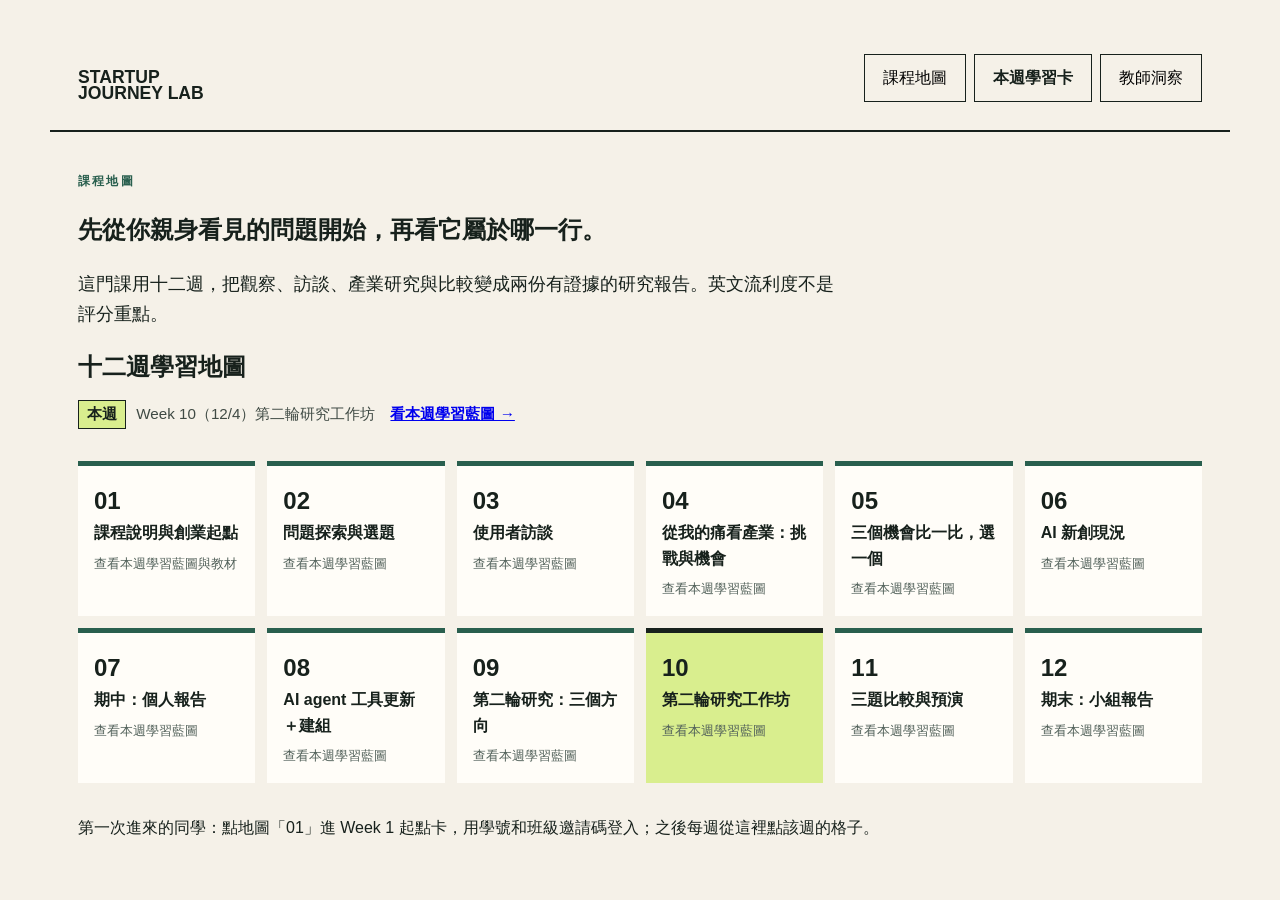
==== index.html @ bd576e7a "群島美術接入：10 島景、10 店家 NPC、20 夥伴 Lv1/Lv2（縮小版），對話頭像與夥伴升級切換 Co-Authored-By: Claude Fable 5.1 <noreply@anth" ====
<!doctype html><html lang="zh-Hant"><head><meta charset="utf-8"><meta name="viewport" content="width=device-width, initial-scale=1"><title>Startup Journey Lab</title><meta name="description" content="第一週課程、個人起點卡與教師班級洞察"><link rel="stylesheet" href="styles.css?v=20261110-rep"><link rel="stylesheet" href="ai-feedback.css?v=20260930-nextstep"><link rel="stylesheet" href="teacher-ai-feedback.css?v=20260930-nextstep"></head><body>
<header class="topbar"><a class="brand" href="#home">Startup<br>Journey Lab</a><nav><button data-view="home">課程地圖</button><a class="button-link" href="week.html?week=4#card">本週學習卡</a><button data-view="teacher">教師洞察</button></nav></header><main>
<section id="home" class="view active"><p class="eyebrow">課程地圖</p><h1>先從你親身看見的問題開始，再看它屬於哪一行。</h1><p class="lead">這門課用十二週，把觀察、訪談、產業研究與比較變成兩份有證據的研究報告。英文流利度不是評分重點。</p><h2>十二週學習地圖</h2><p class="thisweek"><b>本週</b> Week 4（10/30）從我的痛看產業　<a href="week.html?week=4#card">進入本週學習卡 →</a></p><ol class="week-grid"><li class=""><a href="week.html?week=1"><b>01</b><span>課程說明與創業起點</span><small>查看本週學習藍圖與教材</small></a></li><li class=""><a href="week.html?week=2"><b>02</b><span>問題探索與選題</span><small>查看本週學習藍圖</small></a></li><li class=""><a href="week.html?week=3"><b>03</b><span>使用者訪談</span><small>查看本週學習藍圖</small></a></li><li class="current"><a href="week.html?week=4"><b>04</b><span>從我的痛看產業：挑戰與機會</span><small>查看本週學習藍圖</small></a></li><li class=""><a href="week.html?week=5"><b>05</b><span>三個機會比一比，選一個</span><small>查看本週學習藍圖</small></a></li><li class=""><a href="week.html?week=6"><b>06</b><span>AI 新創現況</span><small>查看本週學習藍圖</small></a></li><li class=""><a href="week.html?week=7"><b>07</b><span>期中：個人報告</span><small>查看本週學習藍圖</small></a></li><li class=""><a href="week.html?week=8"><b>08</b><span>AI agent 工具更新＋建組</span><small>查看本週學習藍圖</small></a></li><li class=""><a href="week.html?week=9"><b>09</b><span>第二輪研究：三個方向</span><small>查看本週學習藍圖</small></a></li><li class=""><a href="week.html?week=10"><b>10</b><span>第二輪研究工作坊</span><small>查看本週學習藍圖</small></a></li><li class=""><a href="week.html?week=11"><b>11</b><span>三題比較與預演</span><small>查看本週學習藍圖</small></a></li><li class=""><a href="week.html?week=12"><b>12</b><span>期末：小組報告</span><small>查看本週學習藍圖</small></a></li></ol><p class="notice">第一次進來的同學：點地圖「01」進 Week 1 起點卡，用學號和班級邀請碼登入；之後每週從這裡點該週的格子。</p></section>
<section id="student" class="view"><p class="eyebrow">STUDENT WORKSPACE</p><nav class="week-pager" aria-label="上一週與下一週"><span>Week 1 / 12 · 個人起點卡</span><a class="button-link" href="week.html?week=2#card">Week 2：問題探索與選題 →</a></nav><h1>我的 Week 1 個人起點卡</h1><section id="student-gate" class="gate"><h2>先進入你的班級</h2><p>輸入學號與老師提供的班級邀請碼。</p><label>學號<input id="access-student-id" placeholder="例：B12345678"></label><label>班級邀請碼<input id="access-code" type="password" placeholder="由老師提供"></label><button id="student-enter" class="primary">進入起點卡</button><p id="access-message" role="status"></p></section><section id="student-workspace" hidden><div class="statusbar"><span id="student-label"></span><span id="progress-label">完成度 0%</span><button id="student-exit" class="quiet">離開</button></div><div class="progress-track"><i id="progress-bar"></i></div><p id="form-message" role="status" class="message"></p><section id="submitted-state" class="submitted-state" hidden role="status"><p id="submitted-state-text"></p></section><section id="teacher-note" class="teacher-note" hidden aria-labelledby="teacher-note-title"><h2 id="teacher-note-title">老師給你的回饋</h2><p id="teacher-note-body"></p><button type="button" id="teacher-note-ack" class="quiet">我看到了</button></section><section class="video-learning-card"><p class="eyebrow">影片學習卡｜Should You Start A Startup?</p><h2>先帶走這五個重點</h2><ol><li>創業不是職稱，而是持續解決問題的選擇。</li><li>先理解困擾，再想產品。</li><li>動機必須能承受不確定與反覆修改。</li><li>小而具體的觀察，比「大市場點子」更適合作為起點。</li><li>第一週的成功標準是提出好問題，不是提出好解法。</li></ol><p><strong>填卡前想一想：</strong>我看到的原句、現場和事實是什麼？我還需要問使用者什麼？</p></section><form id="week1-form" novalidate><div class="form-grid"><label>姓名 <em>必填</em><input name="student_name" required maxlength="40"></label><label>偏好的分組方式或角色 <em>必填</em><select name="team_preference" required><option value="">請選擇</option><option>訪談／研究</option><option>產品／設計</option><option>商業／提案</option><option>願意嘗試不同角色</option></select></label></div><label>那句原話或我自己的抱怨 <em>必填</em><textarea name="verbatim_complaint" required maxlength="240" placeholder="例：我又要遲到了，午餐排隊根本來不及。"></textarea><small>先照原本聽到的話寫，不用修飾。</small></label><label>當時的現場 <em>必填</em><textarea name="observed_context" required maxlength="300" placeholder="誰說的？何時？在哪裡？當時正在做什麼？"></textarea><small>例：星期三中午，校園餐廳外，同學小芸正在排隊。</small></label><label>我親身觀察到的生活不便 <em>必填</em><textarea name="observed_problem" required maxlength="300" placeholder="例：校園餐廳中午排隊很久，我常常來不及回教室。"></textarea></label><label>下週最想問使用者的一題 <em>必填</em><textarea name="interview_next_question" required maxlength="240" placeholder="例：你為什麼選擇排隊，或乾脆不吃午餐？"></textarea><small>先問經驗與行為，不要急著問對方會不會使用你的解法。</small></label><label>誰受到影響 <em>必填</em><textarea name="affected_user" required maxlength="180"></textarea></label><div class="form-grid"><label>目前知道的事實 <em>必填</em><textarea name="known_fact" required maxlength="240"></textarea><small>事實：可以觀察或查證。</small></label><label>仍待驗證的假設，以及你打算怎麼確認 <em>必填</em><textarea name="unverified_assumption" required maxlength="240" placeholder="例：我猜是付款流程慢，下週我要問三位排過隊的同學和一位店員。"></textarea><small>先寫你的猜測，再加一句：你要問誰、問什麼，或去看什麼。</small></label></div><div class="form-grid"><label>我最期待學到什麼 <em>必填</em><textarea name="expected_learning" required maxlength="180"></textarea></label><label>我最擔心的是什麼 <em>必填</em><textarea name="concern" required maxlength="180"></textarea></label></div><label class="check"><input name="consent_to_share_in_class" type="checkbox"> 我同意老師可在課堂中匿名分享我的回答作為討論案例。</label><section id="ai-feedback" class="ai-feedback" aria-labelledby="ai-feedback-title"><p class="eyebrow">AI 學習建議</p><h2 id="ai-feedback-title">讓 AI 幫你檢查證據</h2><p class="ai-feedback-intro">AI 只會讀到這張卡用來分析的六個欄位，不會拿到你的姓名、學號或班級邀請碼；送出前也會自動移除 Email、電話與網址。<strong>提到別人時請用代稱（例如「室友 A」「店員 B」），不要寫真實姓名或聯絡方式。</strong>這是學習建議，不是成績，正式評分由老師決定。</p><div class="ai-feedback-controls"><button type="button" id="ai-feedback-run">取得 AI 學習建議</button><p id="ai-feedback-status" class="ai-feedback-status" role="status" aria-live="polite"></p></div><div id="ai-feedback-body" class="ai-feedback-body" hidden></div></section><div class="actions"><button type="button" id="save-draft">儲存草稿</button><button type="button" id="export-text">下載文字檔</button><button type="button" id="clear-form" class="danger">清除內容</button><button type="submit" class="primary">正式提交</button></div></form><article class="preview"><p class="eyebrow">MY PROBLEM CARD</p><h2 id="card-problem">你的觀察會出現在這裡</h2><dl><dt>原句與現場</dt><dd id="card-quote">尚未填寫</dd><dt>受到影響的人</dt><dd id="card-user">尚未填寫</dd><dt>事實</dt><dd id="card-fact">尚未填寫</dd><dt>假設</dt><dd id="card-assumption">尚未填寫</dd></dl><p id="updated-at"></p></article><p class="notice">資料會存到課程資料庫，只有教師可查看班級提交內容。下載檔案可供你自行留存。</p></section></section>
<section id="teacher" class="view"><p class="eyebrow">TEACHER DASHBOARD</p><h1>班級洞察</h1><section id="teacher-gate" class="gate"><label>Email<input id="teacher-email" type="email"></label><label>密碼<input id="teacher-password" type="password"></label><button id="teacher-login" class="primary">教師登入</button><p id="teacher-message" role="status"></p></section><section id="teacher-dashboard" hidden><div class="statusbar"><span id="teacher-name">教師</span><button id="teacher-logout" class="quiet">登出</button></div><section id="teacher-week1"><h2>Week 1 起點卡：全班名單與 AI 回饋</h2><div id="metrics" class="metrics"></div><div class="filters"><input id="student-search" placeholder="搜尋姓名或學號"><select id="status-filter"><option value="all">全部狀態</option><option value="submitted">已提交</option><option value="draft">草稿</option><option value="follow">需要你看</option></select><button id="export-csv">匯出 CSV</button></div><div id="submission-list" class="submission-list"></div></section></section></section></main><script src="config.js?v=20260917"></script><script src="app.js?v=20261025-w5"></script><script src="ai-feedback.js?v=20261002-aiwait"></script><script src="teacher-ai-feedback.js?v=20261001-teacherview"></script><script type="module" src="teacher-note.js?v=20260930-classkey"></script>
<script type="module" src="teacher-week2.js?v=20261025-w5"></script><script type="module" src="teacher-week4.js?v=20261105-cq"></script><script type="module" src="teacher-midterm.js?v=20261106-gr"></script><script type="module" src="teacher-week5.js?v=20261106-fz"></script><script type="module" src="teacher-classq.js?v=20261106-fz"></script><script type="module" src="teacher-team.js?v=20261109-is"></script><script type="module" src="teacher-islands.js?v=20261111-art"></script><script type="module" src="teacher-fold.mjs?v=20261110-order"></script><script type="module" src="progress.js?v=20261029-mp2"></script></body></html>
---- styles.css ----
:root {
  --ink:#17211c;
  --paper:#f5f1e8;
  --green:#295f4e;
  --lime:#d9ee8e;
  --coral:#f08b6e;
  --line:#c9c2b4;
}
*{box-sizing:border-box}
[hidden]{display:none!important}
body{margin:0;background:var(--paper);color:var(--ink);font-family:"PingFang TC","Noto Sans TC",sans-serif;line-height:1.6}
.topbar{max-width:1180px;margin:auto;padding:54px 28px 28px;display:flex;align-items:flex-end;justify-content:space-between;border-bottom:2px solid var(--ink)}
.topbar h1{margin:4px 0 8px;font-size:clamp(2rem,5vw,4.4rem);line-height:1.08;letter-spacing:-.04em}
.topbar p{margin:0;max-width:700px}.eyebrow,.label{font-size:.76rem;font-weight:800;letter-spacing:.18em;color:var(--green)}
.progress{background:var(--lime);padding:10px 16px;border:1px solid var(--ink);font-weight:800;white-space:nowrap}
main{max-width:1180px;margin:auto;padding:28px}
.tabs{display:flex;gap:10px;flex-wrap:wrap;margin-bottom:28px}
button{font:inherit;border:1px solid var(--ink);background:transparent;padding:10px 18px;cursor:pointer}
.tab.active,.primary{background:var(--ink);color:white}
.panel{display:none}.panel.active{display:block}
.intro{display:grid;grid-template-columns:2fr 1fr;gap:30px;align-items:stretch}
.intro h2,.panel h2{font-size:clamp(1.7rem,3vw,2.7rem);line-height:1.2;margin:.2em 0}
.intro aside{background:var(--coral);border:1px solid var(--ink);padding:26px;display:flex;flex-direction:column;justify-content:center}
.intro aside span{font-size:2rem;font-weight:800}
.week-grid{list-style:none;padding:0;margin:32px 0;display:grid;grid-template-columns:repeat(6,1fr);gap:12px}
.week-grid li{min-height:125px;border-top:5px solid var(--green);background:#fffdf8;padding:16px;display:flex;flex-direction:column;justify-content:space-between}
.week-grid li.current{background:var(--lime);border-color:var(--ink)}
.week-grid b{font-size:1.5rem}.week-grid span{font-weight:700}
.checklist{display:grid;gap:12px;max-width:760px}.checklist label{background:#fffdf8;border:1px solid var(--line);padding:16px}.checklist input{margin-right:10px}
.note,.privacy{margin-top:22px;padding:14px 18px;border-left:5px solid var(--coral);background:#fffdf8}
.workspace{display:grid;grid-template-columns:1.2fr .8fr;gap:28px;align-items:start}
form{display:grid;gap:16px}form label{font-weight:700}input,textarea{width:100%;margin-top:6px;padding:12px;border:1px solid var(--ink);background:#fffdf8;font:inherit}textarea{min-height:92px;resize:vertical}
.two{display:grid;grid-template-columns:1fr 1fr;gap:16px}.actions{display:flex;gap:10px;align-items:center;flex-wrap:wrap}
.card{background:var(--green);color:white;padding:28px;min-height:420px;position:sticky;top:20px}.card .label{color:var(--lime)}.card h3{font-size:1.7rem;line-height:1.3}.card dt{color:var(--lime);font-weight:800;margin-top:14px}.card dd{margin:2px 0}.tip{border-top:1px solid rgba(255,255,255,.45);padding-top:16px;margin-top:26px}
#saved{color:var(--green);font-weight:700}
@media(max-width:1000px){.week-grid{grid-template-columns:repeat(4,1fr)}}@media(max-width:800px){.topbar{align-items:flex-start;gap:22px;flex-direction:column}.intro,.workspace{grid-template-columns:1fr}.week-grid{grid-template-columns:repeat(2,1fr)}.two{grid-template-columns:1fr}.card{position:static}}
@media(max-width:440px){main,.topbar{padding-left:18px;padding-right:18px}.week-grid{grid-template-columns:1fr}}
.brand{font-weight:900;text-transform:uppercase;line-height:.9;color:var(--ink);text-decoration:none;font-size:1.1rem}.topbar nav{display:flex;gap:8px;flex-wrap:wrap}.view{display:none}.view.active{display:block}.lead{font-size:1.15rem;max-width:760px}.callout{display:flex;justify-content:space-between;gap:18px;background:var(--lime);border:1px solid var(--ink);padding:18px;margin:28px 0}.timeline{display:grid;grid-template-columns:repeat(5,1fr);gap:8px}.timeline span{background:#fffdf8;border:1px solid var(--line);padding:14px;font-weight:700}.gate{max-width:560px;background:#fffdf8;border:1px solid var(--ink);padding:26px;display:grid;gap:14px}.gate label,form label{display:grid;gap:4px}.gate button{justify-self:start}.form-grid{display:grid;grid-template-columns:1fr 1fr;gap:18px}.check{display:flex!important;align-items:center;gap:8px}.check input{width:auto;margin:0}.check em{font-style:normal;color:#9e362a;font-size:.8rem}.check small,form small{color:#52615a}.statusbar{display:flex;justify-content:space-between;align-items:center;padding:12px 0;font-weight:800}.quiet{border:0;text-decoration:underline;padding:4px}.progress-track{height:10px;background:#d7d2c6;margin-bottom:18px}.progress-track i{display:block;height:100%;background:var(--green);width:0;transition:width .2s}.message{min-height:1.6em;color:var(--green);font-weight:700}.error{color:#9e362a!important}.preview{margin-top:28px;background:var(--green);color:#fff;padding:28px}.preview .eyebrow{color:var(--lime)}.preview dt{color:var(--lime);font-weight:800;margin-top:12px}.preview dd{margin:0}.danger{border-color:#9e362a;color:#9e362a}.metrics{display:grid;grid-template-columns:repeat(4,1fr);gap:12px;margin:20px 0}.metrics div{padding:16px;background:var(--lime);border:1px solid var(--ink)}.metrics strong,.metrics span{display:block}.metrics strong{font-size:2rem}.filters{display:flex;gap:10px;flex-wrap:wrap;margin:18px 0}.filters input,.filters select{width:auto;margin:0}.submission-list{display:grid;gap:10px}.submission-list article{background:#fffdf8;border:1px solid var(--line);padding:16px}.submission-list h3{margin:0}.submission-list p{margin:.4em 0}.submission-list small{font-weight:400}.submission-list b{color:var(--green)}
button:focus-visible,input:focus-visible,textarea:focus-visible,select:focus-visible,a:focus-visible{outline:3px solid var(--coral);outline-offset:3px}@media(max-width:800px){.form-grid,.timeline{grid-template-columns:1fr}.metrics{grid-template-columns:repeat(2,1fr)}.callout{flex-direction:column}}
.video-learning-card{margin:20px 0 28px;padding:24px 28px;background:#fffdf8;border:2px solid var(--ink)}.video-learning-card h2{margin:.25rem 0 .5rem}.video-learning-card ol{padding-left:1.4rem;margin:.5rem 0}.video-learning-card li{margin:.35rem 0}.video-learning-card strong{color:var(--green)}
.week-grid li{padding:0}.week-grid li a{color:inherit;text-decoration:none;min-height:125px;padding:16px;display:flex;flex-direction:column;justify-content:space-between}.week-grid li a:hover{background:#d9ee8e}.week-grid li small{font-size:.8rem;color:#52615a;margin-top:8px}

/* Week learning page: restore separated learning cards and material buttons */
.button-link,.primary-link{display:inline-block;border:1px solid var(--ink);padding:10px 18px;color:var(--ink);text-decoration:none;font-weight:700}
.primary-link{background:var(--ink);color:#fff}
.learning-steps{max-width:760px;padding-left:1.5rem}
.learning-steps li{margin:12px 0;padding:12px 16px;background:#fffdf8;border-left:4px solid var(--coral)}
.material-actions{display:flex;gap:12px;flex-wrap:wrap;margin:18px 0}
.material-actions a{align-self:center}
.actions button{min-width:118px;transition:background-color .15s,color .15s,transform .08s,opacity .15s}
.actions button:active{transform:translateY(2px)}
.actions button:disabled{cursor:wait;opacity:.72}
.actions button.action-success{background:var(--green);border-color:var(--green);color:#fff}
.actions button.action-failed{background:#fff2ef;border-color:#9e362a;color:#9e362a}

#week-two textarea{min-height:90px} #week-two details{margin:1rem 0;padding:1rem;border:1px solid #bbb} #week-two pre{white-space:pre-wrap;overflow-wrap:anywhere} #week-two .workspace-actions{position:static;flex-wrap:wrap} #week-two label{display:block;margin:1rem 0} #week-two input[type=checkbox]{width:auto} #week-two button{margin:0.3rem} #week-two summary{cursor:pointer;font-weight:700} #week-two [role=status]{padding:1rem;background:#e6efc2}

/* Week 2: show where the learner is and where to answer. */
#week-two .guided-nav{padding:18px;border:2px solid var(--green);background:#fffdf8;display:flex;flex-wrap:wrap;gap:6px}
#week-two .guided-nav p,#week-two .guided-nav label{flex-basis:100%;margin:6px 0}
#week-two .guided-nav [aria-current=step]{background:var(--green);color:white}
#week-two select{max-width:100%;padding:10px;font:inherit;background:#fffdf8;color:var(--ink);border:1px solid var(--ink)}
#week-two .week2-question{border-left:4px solid var(--coral);padding-left:14px}
#week-two textarea::placeholder{color:#59615c;opacity:1}
#week-two [data-stage]{min-width:0}
#week-two form>*,#week-two .guided-nav label{min-width:0}
#week-two .guided-nav select{width:100%}

/* Shared learning workspace navigation; never hides the navigation itself. */
.workspace-navigation{display:flex;flex-wrap:wrap;gap:12px;margin:24px 0;padding:16px;border:1px solid var(--green);background:#fffdf8}
.workspace-navigation a{display:block;padding:12px 18px;border:2px solid var(--green);color:var(--green);font-weight:700;text-decoration:none}
.workspace-navigation a[aria-current="page"]{background:var(--green);color:#fff}
.workspace-navigation a:focus-visible{outline:3px solid #e46f50;outline-offset:4px}
@media(max-width:600px){.workspace-navigation a{flex:1 1 100%}.topbar nav{flex-wrap:wrap}}

.revision-area{margin-top:24px;border-top:2px solid var(--green);padding-top:16px}.revision-item{border:1px solid #999;padding:16px;margin:16px 0}.revision-columns{display:grid;grid-template-columns:1fr 1fr;gap:20px}.revision-columns>*{min-width:0}.revision-columns textarea{width:100%;min-height:180px}@media(max-width:700px){.revision-columns{grid-template-columns:1fr}}

.submission-result{margin:20px 0;padding:24px;border:3px solid #28694b;background:#eff9ec;scroll-margin-top:24px}.submission-result h3{margin-top:0}.submission-result[data-state="error"],.submission-result[data-state="incomplete"]{border-color:#a53c20;background:#fff3eb}.submission-result[data-state="pending"]{border-color:#446078;background:#eef5ff}.submission-result:focus{outline:3px solid #e46f50;outline-offset:4px}
/* Seven-step workspace navigation */
#week-two .journey{display:grid;grid-template-columns:repeat(auto-fit,minmax(155px,1fr));gap:8px;margin:20px 0}
#week-two .journey button{margin:0;text-align:left;background:#eee;color:#343a37;border:2px solid #777;line-height:1.5}
#week-two .journey button[data-state="complete"],#week-two .journey button[data-state="submitted"]{background:#e9f7ec;border-color:#27633b;color:#184424}
#week-two .journey button[data-state="incomplete"]{background:#fff2e0;border-color:#995818;color:#704011}
#week-two .journey button[data-state="optional"],#week-two .journey button[data-state="skipped"]{background:#f3f0e9;border-color:#8c8578;color:#4a443c;border-style:dashed}
#week-two .journey button[data-state="reviewed"]{background:#f0ecfa;border-color:#5a4a96;color:#382c66}
#week-two .journey button[data-state="ready"]{background:#e3f2ef;border-color:#1f6f63;color:#10453d}
#week-two .journey button[data-state="submitted"]{background:#d9eee0;border-color:#1c5330;color:#123722}
#week-two .journey button[aria-current="step"]{background:#e9f2ff;border-color:#245b9b;color:#153e70;box-shadow:0 0 0 2px #245b9b}
#week-two .journey-info{padding:16px;border-left:5px solid #245b9b;background:#f0f5fb;scroll-margin-top:24px}
#week-two .journey-controls{display:flex;flex-wrap:wrap;gap:8px;margin:24px 0}
#week-two .workspace-actions{position:sticky;top:0;z-index:3;padding:8px;background:#fffdf8;border-bottom:1px solid #bbb}
#week-two button{background:#fffdf8;color:#183d2b;border:1px solid #446451}
#week-two .primary-action{background:#183d2b;color:white;font-weight:700;border:2px solid #183d2b}
#week-two button:focus-visible{outline:3px solid #d45032;outline-offset:3px}
#week-two .week2-question{scroll-margin-top:100px}
#week-two .week2-hint{margin:-4px 0 12px 18px;font-size:14px;color:#4a443c}
#week-two .week2-hint>summary{cursor:pointer;color:#8a3b23;text-decoration:underline;width:max-content}
#week-two .week2-hint>p{margin:6px 0;padding:6px 10px;border-radius:6px;border-left:4px solid #8c8578;background:#f7f5f0}
#week-two .week2-hint-bad{border-left-color:#b23c17}
#week-two .week2-hint-good{border-left-color:#1f6f63}
#week-two .week2-hint-note{border-left-style:dashed;font-size:13px}
#week-two .week2-honest{margin:0 0 14px 18px;padding:6px 12px;font-size:14px;background:#f3f0e9;border:1px dashed #8c8578;color:#4a443c;border-radius:6px;cursor:pointer;width:max-content}
@media(max-width:600px){#week-two .journey{grid-template-columns:1fr 1fr}#week-two .workspace-actions{position:static}#week-two .journey button{font-size:15px;padding:10px}}
@media(max-width:600px){#week-two .week2-hint,#week-two .week2-honest{margin-left:0}}

/* 引導模式的上一題／下一題：窄螢幕吸附底部。
   原本這組按鈕和跳題選單一起放在題目上方，手機捲到題目時按鈕已離開畫面。 */
#week-two .guided-nav-bar{display:flex;align-items:center;gap:10px;flex-wrap:wrap;margin-top:18px;padding:10px 0}
#week-two .guided-nav-bar p{margin:0;font-size:14px;color:#5b5548}
#week-two .guided-nav-bar button{padding:10px 18px}
@media(max-height:820px),(max-width:820px){
 #week-two .guided-nav-bar{position:sticky;bottom:0;z-index:20;background:#faf8f4;border-top:2px solid #d8d2c4;padding:10px 12px;margin-left:-12px;margin-right:-12px;box-shadow:0 -4px 12px rgba(0,0,0,.06)}
 #week-two .guided-nav-bar button{flex:1;min-width:0}
 #week-two form{padding-bottom:8px}
}

/* 選用步驟預設收起：步驟列只留真正要做的五步。 */
#week-two .journey-optional{grid-column:1/-1;margin-top:6px;border:1px dashed #b9b2a2;border-radius:8px;padding:8px 12px;background:#fbfaf7}
#week-two .journey-optional>summary{cursor:pointer;font-size:14px;color:#5b5548}
#week-two .journey-optional button{margin-top:8px;width:100%}

/* 教師回饋：證據摘要、建議稿、送出 */
#submission-list .tnote{margin-top:12px;padding:12px;border-top:2px solid #d8d2c4;background:#fbfaf7;border-radius:0 0 8px 8px}
#submission-list .tnote-evidence{margin:0 0 8px;font-size:14px;color:#4a4437}
#submission-list .tnote-label{display:block;margin:0}
#submission-list .tnote-label span{display:block;font-size:14px;font-weight:600;margin-bottom:4px}
#submission-list .tnote textarea{width:100%;box-sizing:border-box;padding:8px;font:inherit;font-size:15px;line-height:1.6;border:1px solid #b9b2a2;border-radius:6px;background:#fff}
#submission-list .tnote-sent{margin:6px 0 0;font-size:13px;color:#5b5548}
#submission-list .tnote-actions{display:flex;gap:8px;margin-top:8px;flex-wrap:wrap}
#submission-list .tnote-actions button{padding:8px 16px}
#submission-list .tnote-status{margin:8px 0 0;font-size:14px;min-height:1.2em}
#submission-list .tnote-status[data-tone="ok"]{color:#1f6f63}
#submission-list .tnote-status[data-tone="warn"]{color:#8a3b23}
#submission-list .tnote-status[data-tone="error"]{color:#b23c17}

/* 老師給學生的回饋：卡片最上方，不會被狀態訊息蓋掉 */
#teacher-note{border:2px solid #1f6f63;border-radius:10px;padding:14px 16px;margin:0 0 16px;background:#f2f8f6}
#teacher-note[data-state="new"]{border-color:#8a3b23;background:#fdf4ee}
#teacher-note h2{margin:0 0 8px;font-size:17px}
#teacher-note[data-state="new"] h2::after{content:'　新';font-size:13px;color:#8a3b23}
#teacher-note p{margin:0 0 10px;line-height:1.7;white-space:pre-wrap}
#teacher-note[data-state="seen"] button{display:none}

/* 提交前的外部 AI 揭露：問到就好，不擋提交 */
#week-two .ai-disclosure{margin:14px 0;padding:12px 14px;border:1px dashed #b9b2a2;border-radius:8px;background:#fbfaf7}
#week-two .ai-disclosure h4{margin:0 0 6px;font-size:16px}
#week-two .ai-disclosure>p{margin:0 0 10px;font-size:14px;color:#5b5548;line-height:1.6}
#week-two .ai-disclosure-choices{display:flex;gap:8px}
#week-two .ai-disclosure-choices button{padding:8px 22px}
#week-two .ai-disclosure-choices button[aria-pressed="true"]{background:#183d2b;color:#fff;border-color:#183d2b}
#week-two .ai-disclosure-detail{margin-top:10px}
#week-two .ai-disclosure-detail textarea{width:100%;box-sizing:border-box}
#week-two .ai-disclosure-status{margin:8px 0 0;font-size:14px;color:#1f6f63;min-height:1.2em}

/* 草擬修改的預覽：畫成一個框，讓「確認套用／取消」明顯屬於這個框，
   而不是和外層的按鈕排成一片。 */
#week-two .revision-preview{margin-top:14px;padding:14px;border:2px solid #1f6f63;border-radius:10px;background:#f2f8f6}
#week-two .revision-preview>h4{margin:0 0 10px;font-size:16px}
#week-two .revision-preview .revision-item{margin:0 0 14px;padding:12px;border:1px solid #cfd8d3;border-radius:8px;background:#fff}
#week-two .revision-preview .revision-item:last-of-type{margin-bottom:16px}
#week-two .revision-preview>button{margin-right:8px}

/* 已提交狀態：回來時一眼看到自己在哪個狀態，不用按按鈕試探 */
#submitted-state{margin:0 0 14px;padding:10px 14px;border-left:4px solid #1f6f63;border-radius:6px;background:#f2f8f6}
#submitted-state p{margin:0;font-size:15px;line-height:1.6;color:#1f4a40}
#week-two .revision-skipped{margin:0 0 12px;font-size:14px;color:#5b5548}

/* 步驟列與卡片動作收進可展開區：平常畫面只留真正在做的事 */
#week-two .journey-box,#week-two .card-more{margin:10px 0;border:1px dashed #b9b2a2;border-radius:8px;padding:8px 12px;background:#fbfaf7}
#week-two .journey-box>summary,#week-two .card-more>summary{cursor:pointer;font-size:14px;color:#5b5548}
#week-two .journey-box .journey{margin-top:10px}
#week-two .card-more>button{margin:8px 8px 0 0}

/* 教師洞察 · Week 2：每位學生一張卡 */
#teacher-week2 .tw2-intro{font-size:14px;color:#5b5548;margin:0 0 8px}
#teacher-week2 .tw2-controls{display:flex;flex-wrap:wrap;gap:8px;align-items:center;margin:8px 0 16px}
#teacher-week2 .tw2-controls label{display:flex;flex-direction:column;font-size:13px;color:#5b5548;margin:0}
#teacher-week2 .tw2-controls input[type=search]{min-width:220px;padding:6px 8px}
#teacher-week2 .tw2-filters{display:flex;flex-wrap:wrap;gap:6px}
#teacher-week2 .tw2-filters button{font-size:13px;padding:4px 10px;border:1px solid #b9b2a2;background:#fbfaf7;border-radius:999px}
#teacher-week2 .tw2-filters button[aria-pressed=true]{background:#1f4e3d;color:#fff;border-color:#1f4e3d}
#teacher-week2 .tw2-class{margin:12px 0 28px}
#teacher-week2 .tw2-progress{font-weight:700;margin:4px 0}
#teacher-week2 .tw2-bar{height:10px;background:#e6e1d6;border-radius:999px;overflow:hidden;margin:4px 0 12px}
#teacher-week2 .tw2-bar i{display:block;height:100%;background:#1f4e3d}
#teacher-week2 .tw2-student{margin:10px 0;border:1px solid #b9b2a2;border-radius:8px;padding:8px 14px;background:#fffdf8}
#teacher-week2 .tw2-student[data-bucket=todo]{border-left:6px solid #c58a2a}
#teacher-week2 .tw2-student[data-bucket=approved]{border-left:6px solid #1f4e3d}
#teacher-week2 .tw2-student[data-bucket=revision]{border-left:6px solid #8a3b23}
#teacher-week2 .tw2-student[data-bucket=hold]{border-left:6px solid #7a1f1f}
#teacher-week2 .tw2-student[data-bucket=draft],#teacher-week2 .tw2-student[data-bucket=notstarted]{border-left:6px solid #b9b2a2;color:#5b5548}
#teacher-week2 .tw2-student>summary{cursor:pointer;font-size:15px;line-height:1.5}
#teacher-week2 .tw2-badge{display:inline-block;padding:1px 8px;border-radius:999px;font-size:12px;background:#e6e1d6}
#teacher-week2 .tw2-badge-todo{background:#f6e3c2}
#teacher-week2 .tw2-badge-approved{background:#d6eadf;color:#1f4e3d}
#teacher-week2 .tw2-badge-revision{background:#f3d9cf}
#teacher-week2 .tw2-badge-hold{background:#f0cfcf}
#teacher-week2 .tw2-flag{color:#7a1f1f;font-weight:700}
#teacher-week2 .tw2-week1,#teacher-week2 .tw2-week2,#teacher-week2 .tw2-review{margin:12px 0;padding:10px 12px;border-radius:8px}
#teacher-week2 .tw2-week1{background:#f3f1ea}
#teacher-week2 .tw2-week2{background:#fbfaf7;border:1px dashed #b9b2a2}
#teacher-week2 .tw2-review{background:#e6efc2}
#teacher-week2 h4{margin:0 0 6px;font-size:15px}
#teacher-week2 h5{margin:8px 0 4px;font-size:14px}
#teacher-week2 p{margin:4px 0;font-size:14px;line-height:1.55;overflow-wrap:anywhere}
#teacher-week2 .tw2-lead{font-weight:700;font-size:15px}
#teacher-week2 .tw2-candidates{display:grid;grid-template-columns:repeat(auto-fit,minmax(260px,1fr));gap:10px}
#teacher-week2 .tw2-candidate{padding:8px 10px;border:1px solid #d9d3c5;border-radius:6px;background:#fff}
#teacher-week2 .tw2-picked{border:2px solid #1f4e3d;background:#f2f8f6}
#teacher-week2 .tw2-statement{font-weight:700}
#teacher-week2 .tw2-warn{color:#8a3b23}
#teacher-week2 .tw2-ai p{color:#3b4a44}
#teacher-week2 .tw2-current{font-weight:700}
#teacher-week2 .tw2-review textarea{width:100%;min-height:64px}
#teacher-week2 .tw2-actions{display:flex;flex-wrap:wrap;gap:8px;margin-top:6px}
#teacher-week2 .tw2-actions button[aria-pressed=true]{outline:3px solid #1f4e3d}
#teacher-week2 details>summary{cursor:pointer}

/* 三階完成度（學生端） */
#week-two .quality-box{padding:14px 18px}
#week-two .quality-track{display:flex;gap:8px;list-style:none;padding:0;margin:0 0 8px;counter-reset:q}
#week-two .quality-track li{flex:1;padding:8px 10px;border-radius:8px;border:2px solid #d9d3c5;background:#fbfaf7;font-size:14px;font-weight:700;color:#8a857a;position:relative}
#week-two .quality-track li::before{counter-increment:q;content:counter(q) ' ';opacity:.6}
#week-two .quality-track li[data-state=done]{border-color:#1f4e3d;background:#1f4e3d;color:#fff}
#week-two .quality-track li[data-state=next]{border-color:#c58a2a;background:#fff7e6;color:#5b3d10}
#week-two .quality-next{font-size:15px;font-weight:700;margin:6px 0}
#week-two .quality-teacher{margin:8px 0;padding:8px 12px;background:#e6efc2;border-radius:8px}
#week-two .quality-fix{margin:8px 0 0}
#week-two .quality-why{font-size:14px;color:#5b5548;margin:0 0 6px}
#week-two .quality-chips{display:flex;flex-wrap:wrap;gap:6px}
#week-two .quality-chip{font-size:14px;padding:6px 10px;border:1px solid #1f4e3d;background:#fff;border-radius:999px;margin:0}
#week-two .quality-chip:hover{background:#f2f8f6}
#week-two .quality-note{font-size:13px;color:#5b5548;margin:6px 0 0}
#teacher-week2 .tw2-score{display:inline-block;margin-left:6px;padding:1px 8px;border-radius:999px;font-size:12px;background:#e6e1d6}
#teacher-week2 .tw2-score-a{background:#d6eadf;color:#1f4e3d}
#teacher-week2 .tw2-score-b{background:#f6e3c2}
#teacher-week2 .tw2-score-c{background:#f3d9cf}
#teacher-week2 .tw2-quality ul{list-style:none;padding:0;margin:4px 0}
#teacher-week2 .tw2-quality li{font-size:14px;margin:3px 0;padding:4px 8px;border-radius:6px;background:#fff}
#teacher-week2 .tw2-quality li[data-score="0"]{background:#f3d9cf}
#teacher-week2 .tw2-quality li[data-score="1"]{background:#fff2cc}
#teacher-week2 .tw2-controls select{padding:6px 8px}

/* 教師洞察 · 班級名單 */
#teacher-week2 .tw2-roster{margin:8px 0 12px;padding:8px 12px;border:1px solid #d9d3c7;border-radius:10px;background:#fbf9f4}
#teacher-week2 .tw2-roster>summary{cursor:pointer;font-weight:700}
#teacher-week2 .tw2-roster-missing{margin:6px 0}
#teacher-week2 .tw2-roster-add{display:flex;flex-wrap:wrap;gap:8px;align-items:flex-end;margin:8px 0}
#teacher-week2 .tw2-roster-add label{display:flex;flex-direction:column;font-size:.9rem;gap:2px}
#teacher-week2 .tw2-roster-add input{padding:6px 8px;min-width:10em}
#teacher-week2 .tw2-hint{font-size:.9rem;color:#5b5648;margin:4px 0 8px}
#teacher-week2 .tw2-roster-list{list-style:none;padding:0;margin:0;columns:2;column-gap:24px;font-size:.92rem}
#teacher-week2 .tw2-roster-list li{break-inside:avoid;padding:2px 0;display:flex;gap:6px;align-items:center;flex-wrap:wrap}
#teacher-week2 .tw2-ok{color:#2f6b3a}
#teacher-week2 .tw2-remove{font-size:.8rem;padding:2px 8px;margin-left:auto}
@media (max-width:700px){#teacher-week2 .tw2-roster-list{columns:1}}

/* Week 3 訪談準備單與紀錄卡 */
#week-three textarea{min-height:80px;width:100%;box-sizing:border-box} #week-three input[type=text],#week-three input:not([type]){width:100%;box-sizing:border-box}
#week-three [role=status]{padding:1rem;background:#e6efc2}
#week-three .week3-sheet-lead{font-weight:700}
#week-three .week3-sheet-grid{display:grid;grid-template-columns:9em 1fr;gap:6px 14px;margin:12px 0}
#week-three .week3-sheet-grid dt{font-weight:700;color:#5b5548}
#week-three .week3-sheet-grid dd{margin:0}
#week-three .week3-teacher{padding:8px 12px;background:#e6efc2;border-radius:8px}
#week-three .week3-hint{font-size:14px;color:#5b5548;margin:6px 0 0;flex-basis:100%}
#week-three .week3-print-only{display:none}
#week-three .week3-interview{margin:20px 0;padding:16px 20px;background:#fffdf8;border:2px solid var(--ink)}
#week-three .week3-after{border-color:var(--green)}
#week-three .week3-question{display:block;margin:12px 0;border-left:4px solid var(--coral);padding-left:14px}
#week-three .week3-question>span{display:block;font-weight:700;margin-bottom:4px}
#week-three .week3-radios{border:0;padding:0 0 0 14px}
#week-three .week3-radios legend{font-weight:700;margin-bottom:4px}
#week-three .week3-radios label{display:block;margin:4px 0;font-weight:400}
#week-three .week3-radios input{width:auto;margin-right:4px}
#week-three .quality-box{padding:14px 18px}
#week-three .quality-track{display:flex;gap:8px;list-style:none;padding:0;margin:0 0 8px;counter-reset:q}
#week-three .quality-track li{flex:1;padding:8px 10px;border-radius:8px;border:2px solid #d9d3c5;background:#fbfaf7;font-size:14px;font-weight:700;color:#8a857a;position:relative}
#week-three .quality-track li::before{counter-increment:q;content:counter(q) ' ';opacity:.6}
#week-three .quality-track li[data-state=done]{border-color:#1f4e3d;background:#1f4e3d;color:#fff}
#week-three .quality-track li[data-state=next]{border-color:#c58a2a;background:#fff7e6;color:#5b3d10}
#week-three .quality-next{font-size:15px;font-weight:700;margin:6px 0}
#week-three .quality-teacher{margin:8px 0;padding:8px 12px;background:#e6efc2;border-radius:8px}
#week-three .quality-why{font-size:14px;color:#5b5548;margin:0 0 6px}
#week-three .workspace-actions{position:static;flex-wrap:wrap}
@media (max-width:640px){#week-three .week3-sheet-grid{grid-template-columns:1fr}#week-three .quality-track{flex-wrap:wrap}#week-three .quality-track li{flex-basis:45%}}
@media print{
 body.print-sheet{background:#fff}
 body.print-sheet header,body.print-sheet nav,body.print-sheet #week-blueprint,body.print-sheet #week-three-materials,body.print-sheet #week-three>:not(#week3-sheet),body.print-sheet #week-two{display:none!important}
 body.print-sheet #week-three{display:block!important}
 body.print-sheet #week3-sheet{border:0;margin:0;padding:0;font-size:12pt;background:#fff}
 body.print-sheet #week-three .week3-sheet-actions{display:none}
 body.print-sheet #week-three .week3-print-only{display:block;margin-top:14pt}
 body.print-sheet .week3-print-only h3{font-size:12pt;margin:12pt 0 4pt;page-break-after:avoid}
 body.print-sheet .week3-print-only p{margin:6pt 0 2pt;font-size:11pt}
 body.print-sheet .week3-lines{height:34pt;border-bottom:1px solid #999;background:repeating-linear-gradient(to bottom,transparent 0,transparent 16pt,#bbb 16pt,#bbb 17pt)}
}

/* 教師洞察 · Week 3 */
#teacher-week2 .tw2-week3{margin:10px 0;padding:10px 14px;border-left:4px solid #1f4e3d;background:#f4f7f1}
#teacher-week2 .tw2-interview{margin:6px 0;padding:6px 10px;border:1px solid #d9d3c7;border-radius:8px;background:#fff}
#teacher-week2 .tw2-interview summary{cursor:pointer;font-weight:700}
#teacher-week2 .tw2-quote{font-weight:700;color:#1f4e3d}
#teacher-week2 .tw2-week3-after{margin-top:8px}

/* Week 3 普查 */
#week-three .week3-survey-lead{margin:0 0 8px}
#week-three .week3-survey-form>summary{cursor:pointer;font-weight:700;font-size:1.05rem}
#week-three .week3-survey-topics{display:grid;gap:8px;margin:10px 0}
#week-three .week3-survey-topic{border:1px solid #d9d3c5;border-radius:8px;padding:8px 12px;margin:0;background:#fffdf8}
#week-three .week3-survey-topic legend{padding:0 4px}
#week-three .week3-survey-topic small{color:#5b5548}
#week-three .week3-survey-choice{display:flex;gap:16px;margin:4px 0}
#week-three .week3-survey-choice label{display:inline-flex;align-items:center;gap:4px;margin:0;font-weight:400}
#week-three .week3-survey-choice input{width:auto}
#week-three .week3-survey-detail{display:grid;gap:6px;margin:6px 0 2px;padding-left:10px;border-left:3px solid var(--coral)}
#week-three .week3-survey-detail label{display:grid;gap:2px;margin:0;font-size:.92rem}
#week-three .week3-survey-detail input{width:100%;box-sizing:border-box;padding:6px 8px}
#week-three .week3-survey-willing{display:flex!important;align-items:center;gap:6px;font-weight:700}
#week-three .week3-survey-willing input{width:auto}
#week-three .week3-survey-result table{width:100%;border-collapse:collapse;font-size:.95rem}
#week-three .week3-survey-result th,#week-three .week3-survey-result td{text-align:left;padding:6px 8px;border-bottom:1px solid #d9d3c5;vertical-align:top}
#week-three .week3-survey-result th{background:#f4f1ea}

/* 教師洞察 · 普查 */
#teacher-week2 .tw2-survey{margin:8px 0 12px;padding:8px 12px;border:1px solid #d9d3c7;border-radius:10px;background:#f4f7f1}
#teacher-week2 .tw2-survey>summary{cursor:pointer;font-weight:700}
#teacher-week2 .tw2-survey-edit{margin:6px 0;padding:6px 10px;border:1px dashed #b9b3a6;border-radius:8px}
#teacher-week2 .tw2-survey-textarea{width:100%;box-sizing:border-box;font-family:inherit;font-size:.92rem;padding:8px}
#teacher-week2 .tw2-survey-table{width:100%;border-collapse:collapse;font-size:.92rem;margin:8px 0}
#teacher-week2 .tw2-survey-table th,#teacher-week2 .tw2-survey-table td{text-align:left;padding:5px 8px;border-bottom:1px solid #d9d3c5;vertical-align:top}
#teacher-week2 .tw2-survey-table th{background:#e8ede3}

/* 影片中文導讀 */
.yc-guide{margin:16px 0 24px;padding:14px 18px;background:#fffdf8;border:2px solid var(--ink)}
.yc-guide h2{margin:.2rem 0 .4rem}
.yc-guide .yc-sub{font-size:.92rem;color:#5b5548;margin:0 0 10px}
.yc-guide .yc-point{margin:6px 0;padding:6px 10px;border:1px solid #d9d3c5;border-radius:8px;background:#fff}
.yc-guide .yc-point summary{cursor:pointer;font-weight:700}
.yc-guide .yc-point summary small{font-weight:400;color:#5b5548}
.yc-guide .yc-point ul{margin:6px 0 2px;padding-left:1.2rem}
.yc-guide .yc-point li{margin:4px 0;line-height:1.5}
.preclass{margin:0 0 20px;padding:14px 18px;background:#eef6f1;border:2px solid var(--ink)}
.preclass h2{margin:.2rem 0 .4rem}
.preclass .preclass-video{position:relative;width:100%;max-width:720px;aspect-ratio:16/9;margin:10px 0;background:#000}
.preclass .preclass-video iframe{position:absolute;inset:0;width:100%;height:100%;border:0}
.preclass .yc-sub{font-size:.92rem;color:#5b5548;margin:6px 0 0}
.tw2-review .tw2-msg{margin:6px 0 0;font-weight:700;color:var(--green);min-height:1.4em}
.tw2-review .tw2-msg.error{color:#9e362a}
.tw2-review .tw2-msg a{color:inherit;text-decoration:underline;margin-left:4px}
.preclass-quiz{margin:14px 0 0;padding:12px 14px;background:#fffdf8;border:1px solid var(--ink)}
.preclass-quiz h3{margin:0 0 4px}
.preclass-quiz .preclass-hint{margin:0 0 8px;font-size:.92rem;color:#5b5548}
.preclass-item{border:1px solid #d9d3c5;border-radius:8px;padding:8px 10px;margin:8px 0;background:#fff}
.preclass-item legend{font-weight:700;padding:0 4px}
.preclass-item label{display:block;margin:4px 0;line-height:1.5}
.preclass-item input{width:auto;margin:0 4px 0 0}
.preclass-item[data-state=right]{border-color:var(--green)}
.preclass-item[data-state=wrong]{border-color:#c98a2b}
.preclass-why{margin:6px 0 2px;padding:6px 8px;border-radius:6px;background:#eef6f1;font-size:.95rem;line-height:1.5}
.preclass-why[data-state=wrong]{background:#fff4e3}
.preclass-summary{font-weight:700;margin:6px 0 0}
.preclass-question{display:grid;gap:4px;margin-top:12px;font-weight:700}
.preclass-question textarea{min-height:64px;font-weight:400}
.preclass-actions{align-items:center;flex-wrap:wrap}
.preclass-msg{margin:0;font-weight:700;color:var(--green)}
.preclass-msg a{margin-left:6px}
/* 2026-10-16 回看前幾週＋重新進入 */
.prior-summary details>summary,.prior-weeks details>summary{font-weight:800;cursor:pointer;padding:6px 0}
.prior-weeks h2{margin-top:0;font-size:1.15rem}
.prior-week{border-top:1px solid var(--line);padding:6px 0}
.prior-body{display:grid;gap:6px;margin:8px 0 12px}
.prior-body h4{margin:10px 0 2px}
.prior-line{margin:0;overflow-wrap:anywhere}
.prior-line b{color:var(--green)}
.prior-candidate{border-left:3px solid var(--line);padding:2px 0 2px 12px}
.prior-candidate.prior-picked{border-left-color:var(--green)}
.prior-body ul,.prior-body ol{margin:0;padding-left:1.4em}
.relogin-card{border:2px solid #9e362a;background:#fffdf8}
.relogin-card h2{margin-top:0;color:#9e362a;font-size:1.2rem}
.relogin-go{display:inline-block;margin-top:6px}

/* ---- Week 4 研究頁（一種形狀，到處重複：一句要問什麼 → 一顆鈕 → 一個貼回框 → 來源） ---- */
.w4{max-width:760px;margin:0 auto;display:flex;flex-direction:column;gap:18px}
.w4 h1{font-size:1.7rem;margin:4px 0 6px}.w4 h2{font-size:1.1rem;margin:0}
.w4-lead{color:#4d5b54;margin:0}.w4-rule{font-size:.9rem;color:#2f5d50;background:#e3f0ea;border-radius:10px;padding:8px 12px;margin:6px 0 0}
.w4-msg{font-size:.95rem;color:#1e3f36;margin:0 0 8px}
.w4-pain{background:#ede7d8;border-radius:12px;padding:10px 12px;display:flex;flex-direction:column;gap:6px}
.w4-cap{font-size:.78rem;letter-spacing:.06em;color:#6b7a72}
.w4 textarea,.w4 input[type=text]{width:100%;box-sizing:border-box;border:1px solid #d2cab8;border-radius:10px;padding:10px 12px;font:inherit;font-size:.95rem;line-height:1.5;background:#fff;color:#1f2a24}
.w4 textarea{resize:vertical}
.w4-quiz{background:#fff8e6;border:1px solid #e8c98a;border-radius:12px;padding:14px 12px;display:flex;flex-direction:column;gap:10px}
.w4-quiz-head{display:flex;justify-content:space-between;align-items:baseline;gap:8px;flex-wrap:wrap}.w4-quiz-when{font-size:.8rem;color:#9a6b12;font-weight:700}
.w4-q{display:flex;flex-direction:column;gap:6px}.w4-q-title{font-weight:700;margin:0;line-height:1.5}
.w4-hint{font-size:.88rem;color:#6b7a72;margin:0;line-height:1.5}.w4-note{font-size:.8rem;color:#6b7a72;margin:0}
.w4-row{display:flex;gap:8px;align-items:center;flex-wrap:wrap}.w4-row input[type=text]{flex:1 1 220px;width:auto}
.w4-small{font-size:.85rem;padding:6px 12px;white-space:nowrap}
.w4-stamp{font-size:.78rem;color:#2f5d50;min-height:1em}
.w4-sec{background:#fff;border:1px solid #e3dccb;border-radius:12px;padding:14px 12px;display:flex;flex-direction:column;gap:10px}
.w4-askcard{border-color:#bfd3ca}
.w4-sec-head{display:flex;align-items:center;gap:8px}
.w4-n{width:24px;height:24px;border-radius:50%;background:#2f5d50;color:#fff;display:inline-flex;align-items:center;justify-content:center;font-size:.85rem;font-weight:700;flex:0 0 auto}
.w4-unusable{font-size:.85rem;color:#6e4a08;background:#fbefd9;border-radius:8px;padding:6px 10px;margin:0}
.w4-cards{display:flex;flex-direction:column;gap:6px}
.w4-card{display:flex;gap:10px;align-items:flex-start;padding:10px 12px;border:1px solid #d2cab8;border-radius:10px;background:#fff;cursor:pointer}
.w4-card.is-on{border:2px solid #2f5d50;background:#f7fbf9}.w4-card input{margin-top:4px}
.w4-card-body{display:flex;flex-direction:column;gap:2px}.w4-card-title{display:flex;gap:8px;align-items:center}
.w4-tag{font-size:.72rem;color:#1e3f36;background:#e3f0ea;padding:1px 6px;border-radius:6px}
.w4-card-sub{font-size:.85rem;color:#6b7a72}.w4-card-pay{font-size:.82rem;color:#4d5b54}.w4-card-red{font-size:.8rem;color:#b9473a}
.w4-go{flex:1 1 260px;min-height:44px}.w4-tool{min-height:44px;border:1px solid #2f5d50;border-radius:10px;padding:0 10px;font:inherit;color:#2f5d50;background:#fff}
.w4-opp{margin-bottom:4px}
.w4-src{display:flex;gap:12px;flex-wrap:wrap;font-size:.85rem;color:#4d5b54;align-items:center}.w4-src label{display:inline-flex;gap:4px;align-items:center}
.w4-prompt{font-size:.85rem}.w4-prompt textarea{font-size:.85rem;margin-top:6px}
.w4-foot{display:flex;flex-direction:column;gap:8px;padding-bottom:28px}.w4-save{min-height:48px;font-size:1.05rem}
.w4-prog{font-size:.85rem;color:#2f5d50;margin:0}
/* 教師洞察 Week 4 */
.tw4{margin-top:28px}.tw4 table{width:100%;border-collapse:collapse;font-size:.85rem;background:#fff}
.tw4 th,.tw4 td{border-bottom:1px solid #eee8da;padding:7px 8px;text-align:left;vertical-align:top;white-space:nowrap}.tw4 th{background:#ede7d8;font-weight:500}
.tw4-in{display:inline-block;padding:1px 6px;border-radius:6px;background:#e3f0ea;color:#1e3f36;font-size:.75rem;font-weight:700}
.tw4-out{display:inline-block;padding:1px 6px;border-radius:6px;background:#fbefd9;color:#6e4a08;font-size:.75rem;font-weight:700}
.tw4-no{color:#b9473a;font-weight:700}.tw4-live{display:flex;gap:22px;flex-wrap:wrap;margin:8px 0}.tw4-live b{font-size:1.5rem;display:block}
.tw4-q{background:#fff8e6;border:1px solid #e8c98a;border-radius:12px;padding:12px;display:grid;grid-template-columns:48px 1fr;gap:6px 10px;align-items:center;margin:10px 0}
.tw4-q input{width:100%;box-sizing:border-box;border:1px solid #e8c98a;border-radius:8px;padding:6px 10px;font:inherit;font-size:.9rem}
.tw4-detail{white-space:normal;font-size:.85rem;background:#fbf9f4;padding:10px 12px;border-radius:8px}
.tw4-detail p{margin:0 0 6px;white-space:pre-wrap}
.tw4-wrap{overflow-x:auto}
@media(max-width:600px){.w4-go{flex-basis:100%}}
/* 每週頁上下的「← 上一週 ／ 下一週 →」 */
.week-pager{display:flex;justify-content:space-between;align-items:center;gap:10px;flex-wrap:wrap;margin:14px 0}
.week-pager span{font-size:.8rem;color:#6b7a72;flex:1 1 auto;text-align:center}
.week-pager a{font-size:.85rem;max-width:48%;white-space:normal;line-height:1.3}
@media(max-width:600px){.week-pager a{max-width:100%}}

/* 回顧卡（Week 1–3 已交的人）：摘要＋一顆「修改這張卡」，表單收起 */
.prior-summary.is-review{border:2px solid var(--green);box-shadow:0 6px 18px rgba(0,0,0,.06)}
.prior-summary.is-review>details>summary{font-size:1.1rem}
.prior-summary .primary-action{margin-top:10px}
.review-bar{display:flex;gap:10px;align-items:center;flex-wrap:wrap;margin:6px 0 14px}
.review-bar button{min-height:44px}
#student-workspace.is-review .preview{margin-top:0;outline:3px solid var(--lime);outline-offset:-3px}

/* 首頁「本週」只留一行小字，地圖才是主角 */
.thisweek{margin:-6px 0 14px;font-size:.95rem;color:#3f4a44}.thisweek b{display:inline-block;background:var(--lime);border:1px solid var(--ink);padding:1px 8px;margin-right:6px;font-weight:800;color:var(--ink)}.thisweek a{font-weight:700;white-space:nowrap}

/* 教師洞察：本週在最上面（Week 4 → Week 2／3 → Week 1），每一週一個區塊 */
#teacher-dashboard > section{border-top:3px solid var(--ink);padding-top:14px;margin-top:30px}
#teacher-dashboard > section > h2{margin-top:0}
/* 教師洞察 Week 2 區：每位學生收合時也看得到三週的痛（一行一週） */
#teacher-week2 .tw2-gist{display:block;font-weight:400;font-size:13px;color:#4a5550;margin:4px 0 0 0;line-height:1.5}
#teacher-week2 .tw2-gist>span{display:block;overflow-wrap:anywhere}
#teacher-week2 .tw2-gist b{color:var(--green);margin-right:4px;font-weight:800}
#teacher-week2 .tw2-gist .tw2-gist-pick{font-weight:700;color:var(--ink)}

/* 老師備註（學生看不到）：四個標記＋一行備註，一點就存 */
.trk{display:flex;flex-wrap:wrap;gap:6px;align-items:center}
.trk-tags{display:flex;gap:4px;flex-wrap:wrap}
.trk-tag{font-size:12px;padding:2px 8px;border:1px solid #b9b2a2;background:#fbfaf7;border-radius:999px;color:#4a5550;cursor:pointer}
.trk-tag[aria-pressed=true]{color:#fff;border-color:transparent}
.trk-tag-active[aria-pressed=true]{background:#1f4e3d}.trk-tag-normal[aria-pressed=true]{background:#5b6b63}.trk-tag-passive[aria-pressed=true]{background:#b26a00}.trk-tag-absent[aria-pressed=true]{background:#9e362a}
.trk input{flex:1 1 160px;min-width:140px;font-size:13px;padding:4px 8px;margin:0}
.trk-status{font-size:12px;color:#6b7a72;min-width:3em}
.trk-compact input{font-size:12px;padding:3px 6px}
.tw4-remark{min-width:260px}
.tw2-remarks{margin:10px 0 14px}.tw2-remarks h4{margin:0 0 6px}
.tw2-remark-row{display:flex;gap:8px;align-items:center;flex-wrap:wrap;margin:4px 0}.tw2-remark-row>b{min-width:4.5em;color:var(--green)}
#teacher-week2 .tw2-gist .tw2-gist-remark{color:#9e362a}
.tw4-remark{min-width:240px}.tw4-remark .trk{gap:4px}.tw4-remark .trk input{min-width:120px}
.trk-tag.trk-suggest{border-style:dashed;border-color:var(--green);color:var(--green)}
#teacher-week2 .tw2-gist .tw2-gist-suggest{color:#6b7a72}
.tw4-freeze{display:flex;gap:10px;align-items:center;flex-wrap:wrap;margin:6px 0 12px}.tw4-freeze-msg,.tw2-freeze-msg{font-size:13px;color:#4a5550}
.tw2-freeze{margin:8px 0}.tw2-freeze button{margin-right:6px}
.w4-steps{margin:6px 0 4px;padding-left:1.3em;font-size:.85rem;line-height:1.55;color:#3f4a44}.w4-steps li{margin:2px 0}.w4-steps li::marker{font-weight:800;color:var(--green)}
.topbar-who{display:inline-flex;align-items:center;gap:6px;font-size:.85rem;color:#4a5550;padding:6px 0 6px 6px}.topbar-who .quiet{font-size:.85rem;padding:2px 6px}
.w4-indwarn{margin:4px 0 8px;padding:8px 10px;background:#fff4e5;border-left:3px solid #b26a00;font-size:.85rem;line-height:1.5}

.w4-prompt button{margin-top:6px}.w4-copied{font-size:.85rem;color:#3b5a2a;margin-left:8px}

.w4-done{border-radius:10px;padding:12px 14px;border:1px solid #d9d4c7;background:#fbf8f1}.w4-done[data-state=done]{background:#e8f3e4;border-color:#9ec49a}.w4-done-title{font-weight:700;margin:0 0 4px}.w4-done p{margin:4px 0}.w4-done .w4-row{margin-top:8px;flex-wrap:wrap;gap:8px}

/* Week 5 比較頁 */
.w5-opp{display:flex;align-items:center;gap:8px;margin:6px 0}.w5-opp input{flex:1;min-width:0}
.w5-opp-k{display:inline-flex;align-items:center;justify-content:center;width:26px;height:26px;border-radius:50%;background:#1f3b2d;color:#fff;font-size:.85rem;flex:none}
.w5-q{border:1px solid #d9d4c7;border-radius:10px;padding:10px 12px;margin:10px 0;background:#fff}
.w5-q-title{display:flex;flex-direction:column;gap:2px;margin-bottom:6px}.w5-q-ask{font-size:.9rem;color:#4b5a53}
.w5-levels{font-size:.85rem;color:#3b4a43;margin:4px 0 8px}.w5-levels summary{cursor:pointer;color:#2f5d50}.w5-levels ul{margin:4px 0 4px 18px;padding:0}.w5-theory{margin:4px 0 0;color:#6b7a72}
.w5-cell{display:grid;grid-template-columns:26px auto 1fr;gap:8px;align-items:center;margin:6px 0}.w5-cell input{min-width:0}
.w5-cell.w5-off{opacity:.35;pointer-events:none}.w5-cell.w5-noev input{border-color:#c9893a;background:#fff8ec}
.w5-score{display:inline-flex;gap:4px}.w5-sbtn{min-width:34px;height:34px;border:1px solid #9aa79f;border-radius:8px;background:#fff;font-weight:700;cursor:pointer}
.w5-sbtn[aria-pressed=true]{background:#1f3b2d;color:#fff;border-color:#1f3b2d}
.w5-totals{display:flex;flex-wrap:wrap;gap:8px;margin:10px 0 4px}.w5-total{border:1px solid #d9d4c7;border-radius:10px;padding:8px 12px;display:flex;flex-direction:column;min-width:120px;background:#fbf8f1}
.w5-total.is-top{background:#e8f3e4;border-color:#9ec49a}.w5-total-n{font-size:1.3rem;font-weight:700}.w5-total-s{font-size:.8rem;color:#4b5a53}
.w5-choice label{margin-right:14px}.w5-reason{margin-top:8px}.w5-reason textarea{width:100%}
.w5-rounds{margin-top:8px}.w5-round{border-left:3px solid #c9893a;padding:4px 10px;margin:6px 0;font-size:.92rem}.w5-round p{margin:2px 0}.w5-me{color:#2f5d50}.w5-sum{font-size:.92rem;background:#fbf8f1;padding:6px 10px;border-radius:8px}
.w5-para{margin:10px 0}.w5-para b{display:block;margin-bottom:4px}.w5-para textarea{width:100%}
@media (max-width:480px){.w5-cell{grid-template-columns:26px auto;grid-template-rows:auto auto}.w5-cell input{grid-column:1 / -1}}

/* 教師洞察：每週區塊標題旁的收合／展開 */
#teacher-dashboard > section > h2{display:flex;align-items:center;justify-content:space-between;gap:12px;flex-wrap:wrap}
#teacher-dashboard .tfold{font-size:.85rem;font-weight:600;padding:4px 12px}

/* 課前影片：只看這幾段 */
.preclass-jump a{display:inline-block;margin:2px 0}

/* Week 5 計分表：0／1／2 的意思一直顯示 */
.w5-legend{display:grid;gap:4px;margin:4px 0 8px;font-size:.86rem;color:#3b4a43}
.w5-lg{display:flex;gap:8px;align-items:flex-start;line-height:1.35}
.w5-lg b{flex:0 0 22px;height:22px;border:1px solid #9aa79f;border-radius:6px;background:#fff;font-weight:700;font-size:.8rem;display:inline-flex;align-items:center;justify-content:center}
.w5-levels{margin:0 0 8px}

/* 課程地圖：我的進度 */
.my-progress{border:1px solid var(--ink);border-radius:12px;padding:10px 14px;margin:0 0 16px;background:#fff}
.mp-head{margin:0 0 8px;display:flex;gap:10px;flex-wrap:wrap;align-items:baseline}.mp-id{color:#5d6c68;font-size:.9rem}.mp-msg{color:#3f4a44;font-size:.9rem}
.mp-grid{list-style:none;margin:0;padding:0;display:grid;grid-template-columns:repeat(5,1fr);gap:6px}
@media(max-width:560px){.mp-grid{grid-template-columns:repeat(2,1fr)}}
.mp-grid a{display:block;border:1px solid #c9d3ce;border-radius:10px;padding:8px 10px;text-decoration:none;color:inherit;min-width:0;background:#f7f8f6}
.mp-grid b{display:block;font-size:.8rem;letter-spacing:.04em;color:#5d6c68}.mp-grid span{display:block;font-weight:700}.mp-grid small{display:block;color:#5d6c68;font-size:.78rem;line-height:1.3;margin-top:2px}
.mp-done a{background:var(--lime);border-color:var(--ink)}.mp-partial a{background:#fff3d6;border-color:#d9a441}.mp-revise a{background:#fde3df;border-color:#c2442b}.mp-none a{background:#f1f2f0}
.mp-next{margin:8px 0 0;font-weight:600}

main > .my-progress{margin:12px 0 16px}
.mp-here a{outline:2px solid var(--ink);outline-offset:1px}
/* 10/30：研究筆記草稿、課堂兩題 AI 評語 */
.w4-draft{margin:14px 0 10px;padding-top:10px;border-top:1px dashed currentColor}
.w4-draft-out textarea{width:100%;box-sizing:border-box;font:inherit;font-size:.92rem;margin:8px 0}
.w4-near{flex-basis:100%;margin:4px 0 0}
.w4-ai{width:100%;box-sizing:border-box;font:inherit;font-size:.92rem;margin-top:6px}
/* Week 8 建組 */
.tm-grid{display:grid;grid-template-columns:repeat(auto-fit,minmax(220px,1fr));gap:10px;margin:8px 0}
.tm-card{border:1px solid #d9d4c7;border-radius:10px;padding:10px 12px;background:#fbf8f1;display:flex;flex-direction:column;gap:8px}.tm-card h3{margin:0;font-size:1rem}
.tm-card input,.tm-block select,.tm-block input{font:inherit;padding:8px 10px;border:1px solid #c9c2b2;border-radius:8px;width:100%}
.tm-team{border:2px solid #2f6f86;border-radius:12px;padding:10px 14px;background:#eef6f8;margin:8px 0}.tm-team-head{display:flex;flex-wrap:wrap;gap:10px;align-items:baseline}
.tm-code{font-family:ui-monospace,Menlo,monospace;font-size:1.4rem;letter-spacing:.18em;background:#fff;border:1px dashed #2f6f86;border-radius:8px;padding:2px 10px}
.tm-block{margin:12px 0}.tm-block h3{margin:0 0 6px;font-size:1rem}
.tm-table{width:100%;border-collapse:collapse}.tm-table th,.tm-table td{border:1px solid #d9d4c7;padding:6px 8px;text-align:left;font-size:.95rem}.tm-table th{background:#f1ede2}
.tm-table button[aria-pressed=true]{background:#2f6f86;color:#fff;border-color:#2f6f86}
.tt-grid{display:grid;grid-template-columns:repeat(auto-fit,minmax(300px,1fr));gap:12px;margin:10px 0}
.tt-card{border:1px solid #d9d4c7;border-radius:10px;padding:10px 12px;background:#fbf8f1;display:flex;flex-direction:column;gap:8px}.tt-card.tt-locked{border-color:#2f6f86;background:#eef6f8}
.tt-head{display:flex;flex-wrap:wrap;gap:8px;align-items:center}.tt-head input{font:inherit;padding:4px 8px;border:1px solid #c9c2b2;border-radius:8px;width:9em}.tt-head .tm-code{font-size:1rem}
.tt-card select,.tt-card input[type=text]{font:inherit;padding:6px 8px;border:1px solid #c9c2b2;border-radius:8px}
.tt-noteam{columns:2;font-size:.95rem}@media(max-width:600px){.tt-noteam{columns:1}}

.tm-go{margin:14px 0 4px;padding:12px 14px;border-radius:12px;background:#fff7e6;border:2px solid #d9a441}.tm-go .primary-link{display:inline-block}
.ti-checks{display:grid;grid-template-columns:repeat(auto-fit,minmax(260px,1fr));gap:10px;margin:10px 0}.ti-check{border:1px solid #d9d4c7;border-radius:10px;padding:8px 12px;background:#fbf8f1}.ti-check h4{margin:0 0 4px;font-size:14px}.ti-check ul{margin:0;padding-left:18px;font-size:13px;max-height:160px;overflow:auto}
.ti-table td{vertical-align:top;font-size:13px}.ti-table .ti-pre{white-space:pre-line;max-width:220px}.ti-dim td{color:#8a847a}.ti-warn{color:#8a3b2a;font-weight:600}.ti-box{display:inline-block;margin:1px 4px 1px 0;padding:1px 6px;border-radius:8px;background:#eee9dc;font-size:12px}.ti-box.ti-open{background:#f4d58a}
.tm-rep-grid{display:grid;grid-template-columns:repeat(auto-fit,minmax(180px,1fr));gap:10px;margin:8px 0}.tm-rep{border:1px solid #d9d4c7;border-radius:10px;padding:8px 12px;background:#fff;display:flex;flex-direction:column;gap:2px}.tm-rep[data-state=done]{border-color:#2f6f86;background:#eef6f8}.tm-rep b{font-size:17px}.tm-rep-empty{color:#8a847a;font-weight:500}
.cc-card{border:1px solid #d9d4c7;border-radius:12px;padding:12px 16px;background:#fbf8f1;margin:12px 0}.cc-card[data-done=true]{border-color:#2f6f86}.cc-head h3{margin:2px 0}.cc-tag{margin:0 0 8px;color:#5a5245}.cc-facts{display:grid;grid-template-columns:7em 1fr;gap:4px 10px;margin:8px 0}.cc-facts dt{font-weight:600;color:#5a5245}.cc-facts dd{margin:0}.cc-src h4,.cc-why h4{margin:10px 0 4px;font-size:14px}.cc-src p{margin:4px 0;display:flex;gap:6px;align-items:center}.cc-input{flex:1;min-width:0}.cc-why textarea{width:100%;box-sizing:border-box}
---- ai-feedback.css ----
/* Startup Journey Lab — Week 1 AI 學習建議（獨立樣式，不修改 styles.css） */
.ai-feedback {
  margin: 8px 0 4px;
  padding: 24px;
  background: #fffdf8;
  border: 2px solid var(--ink);
}
.ai-feedback h2 {
  margin: .25rem 0 .5rem;
  font-size: 1.5rem;
}
.ai-feedback-intro {
  margin: 0 0 16px;
  color: #52615a;
  font-size: .92rem;
}
.ai-feedback-controls {
  display: flex;
  gap: 14px;
  align-items: center;
  flex-wrap: wrap;
}
#ai-feedback-run {
  background: var(--green);
  border-color: var(--green);
  color: #fff;
  font-weight: 700;
  min-width: 190px;
}
#ai-feedback-run:disabled {
  cursor: wait;
  opacity: .7;
}
.ai-feedback-status {
  margin: 0;
  font-weight: 700;
  min-height: 1.6em;
}
.ai-status-icon {
  margin-right: 6px;
}
.ai-feedback-status.tone-busy { color: #52615a; }
.ai-feedback-status.tone-done { color: var(--green); }
.ai-feedback-status.tone-stale { color: #7a5a12; }
.ai-feedback-status.tone-warn,
.ai-feedback-status.tone-error { color: #9e362a; }
.ai-feedback-body {
  margin-top: 20px;
  border-top: 1px solid var(--line);
  padding-top: 18px;
  display: grid;
  gap: 14px;
}
.ai-feedback-body h3 {
  margin: 0 0 .3rem;
  font-size: 1.02rem;
  color: var(--green);
}
.ai-feedback-body ul {
  margin: 0;
  padding-left: 1.3rem;
}
.ai-feedback-body li { margin: .25rem 0; }
.ai-overall {
  margin: 0;
  padding: 14px 16px;
  background: var(--lime);
  border: 1px solid var(--ink);
  font-weight: 700;
}
.ai-next-action {
  margin: 0;
  padding: 14px 16px;
  border-left: 4px solid var(--coral);
  background: #f9f6ee;
}
.ai-readiness {
  width: 100%;
  border-collapse: collapse;
  font-size: .94rem;
}
.ai-readiness caption {
  text-align: left;
  font-weight: 800;
  color: var(--green);
  padding-bottom: 6px;
}
.ai-readiness th,
.ai-readiness td {
  border: 1px solid var(--line);
  padding: 8px 10px;
  text-align: left;
  vertical-align: top;
}
.ai-readiness th[scope="col"] { background: #efeade; }
.ai-readiness tr.ai-total th,
.ai-readiness tr.ai-total td {
  background: #efeade;
  font-weight: 800;
}
.ai-limitations {
  margin: 0;
  font-size: .86rem;
  color: #52615a;
}
@media (max-width: 800px) {
  .ai-feedback { padding: 18px; }
  .ai-feedback-controls { align-items: flex-start; flex-direction: column; }
  #ai-feedback-run { width: 100%; }
  .ai-readiness { display: block; overflow-x: auto; }
}
#ai-feedback .ai-help-first{border:2px solid #1f6f63;border-radius:10px;padding:16px;background:#f2f8f6;margin-bottom:14px}
#ai-feedback .ai-help-lead{margin:0 0 10px;font-size:16px;line-height:1.6}
#ai-feedback .ai-help-target{margin:0 0 12px}
#ai-feedback .ai-help-go{padding:12px 20px;font-size:16px;font-weight:700;border-radius:8px;cursor:pointer;background:#183d2b;color:#fff;border:2px solid #183d2b}
#ai-feedback .ai-help-go:focus-visible{outline:3px solid #d45032;outline-offset:3px}
#ai-feedback .ai-help-example>p{margin:8px 0;padding:8px 12px;border-radius:6px;border-left:4px solid #8c8578;background:#fdfcfa;line-height:1.6}
#ai-feedback .ai-help-bad{border-left-color:#b23c17}
#ai-feedback .ai-help-good{border-left-color:#1f6f63}
#ai-feedback .ai-help-note{border-left-style:dashed;font-size:14px}
#ai-feedback .ai-help-more{margin-top:8px}
#ai-feedback .ai-help-more>summary{cursor:pointer;color:#8a3b23;text-decoration:underline;width:max-content}
@media(max-width:600px){#ai-feedback .ai-help-first{padding:12px}#ai-feedback .ai-help-go{width:100%}}
---- teacher-ai-feedback.css ----
/* 教師洞察的 AI 回饋區塊（獨立樣式，不修改 styles.css） */
.tai-block {
  margin-top: 14px;
  padding-top: 12px;
  border-top: 1px dashed var(--line);
  display: grid;
  gap: 10px;
}
.tai-head {
  display: flex;
  align-items: baseline;
  justify-content: space-between;
  gap: 10px;
}
.tai-head b { color: var(--green); font-size: .9rem; letter-spacing: .04em; }
.tai-total {
  background: var(--lime);
  border: 1px solid var(--ink);
  padding: 2px 10px;
  font-weight: 800;
  white-space: nowrap;
}
.tai-scores {
  display: grid;
  grid-template-columns: repeat(5, 1fr);
  gap: 6px;
}
.tai-score {
  display: flex;
  flex-direction: column;
  align-items: center;
  gap: 2px;
  padding: 6px 4px;
  background: #f3efe5;
  border: 1px solid var(--line);
  text-align: center;
}
.tai-score b { font-size: .72rem; font-weight: 700; color: #52615a; line-height: 1.25; }
.tai-score i { font-style: normal; font-size: 1.25rem; font-weight: 800; }
.tai-overall {
  margin: 0;
  padding: 8px 12px;
  background: #f9f6ee;
  border-left: 4px solid var(--coral);
  font-weight: 700;
}
.tai-block details summary { cursor: pointer; font-weight: 700; color: var(--green); }
.tai-block details b { display: block; margin: 8px 0 2px; font-size: .88rem; }
.tai-block details ul { margin: 0; padding-left: 1.2rem; }
.tai-block details li { margin: .2rem 0; }
.tai-block details p { margin: 8px 0 0; }
.tai-foot {
  display: flex;
  align-items: center;
  justify-content: space-between;
  gap: 10px;
  flex-wrap: wrap;
}
.tai-foot small { color: #52615a; }
.tai-hide {
  padding: 4px 12px;
  font-size: .85rem;
  border-color: #9e362a;
  color: #9e362a;
  background: transparent;
}
.tai-hide:disabled { cursor: wait; opacity: .6; }
.tai-empty {
  margin: 12px 0 0;
  padding-top: 10px;
  border-top: 1px dashed var(--line);
  color: #52615a;
  font-size: .9rem;
}
.tai-metric { background: #efeade !important; }
@media (max-width: 800px) {
  .tai-scores { grid-template-columns: repeat(3, 1fr); }
  .tai-head { flex-direction: column; align-items: flex-start; }
}
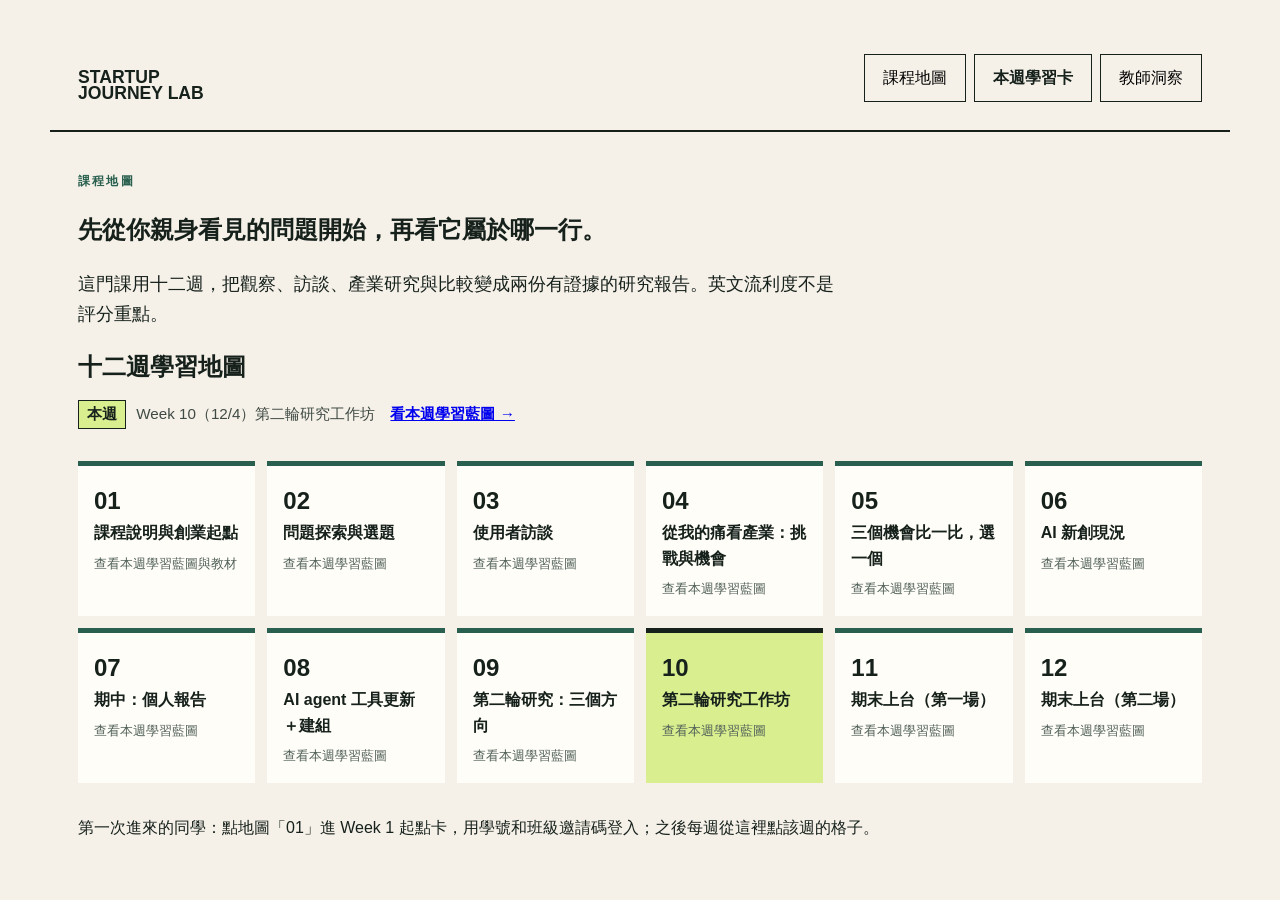
==== commit 3f616f7d: "期末改制：每組 10 分鐘、分兩場（12/11 前一半、12/18 後一半）、取消預演、PDF 12/25 全班交；bundle 文字同步 Co-Authored-By: Claude Fable 5" ====
--- a/index.html
+++ b/index.html
@@ -1,6 +1,6 @@
-<!doctype html><html lang="zh-Hant"><head><meta charset="utf-8"><meta name="viewport" content="width=device-width, initial-scale=1"><title>Startup Journey Lab</title><meta name="description" content="第一週課程、個人起點卡與教師班級洞察"><link rel="stylesheet" href="styles.css?v=20261110-rep"><link rel="stylesheet" href="ai-feedback.css?v=20260930-nextstep"><link rel="stylesheet" href="teacher-ai-feedback.css?v=20260930-nextstep"></head><body>
+<!doctype html><html lang="zh-Hant"><head><meta charset="utf-8"><meta name="viewport" content="width=device-width, initial-scale=1"><title>Startup Journey Lab</title><meta name="description" content="第一週課程、個人起點卡與教師班級洞察"><link rel="stylesheet" href="styles.css?v=20261113-fin"><link rel="stylesheet" href="ai-feedback.css?v=20260930-nextstep"><link rel="stylesheet" href="teacher-ai-feedback.css?v=20260930-nextstep"></head><body>
 <header class="topbar"><a class="brand" href="#home">Startup<br>Journey Lab</a><nav><button data-view="home">課程地圖</button><a class="button-link" href="week.html?week=4#card">本週學習卡</a><button data-view="teacher">教師洞察</button></nav></header><main>
-<section id="home" class="view active"><p class="eyebrow">課程地圖</p><h1>先從你親身看見的問題開始，再看它屬於哪一行。</h1><p class="lead">這門課用十二週，把觀察、訪談、產業研究與比較變成兩份有證據的研究報告。英文流利度不是評分重點。</p><h2>十二週學習地圖</h2><p class="thisweek"><b>本週</b> Week 4（10/30）從我的痛看產業　<a href="week.html?week=4#card">進入本週學習卡 →</a></p><ol class="week-grid"><li class=""><a href="week.html?week=1"><b>01</b><span>課程說明與創業起點</span><small>查看本週學習藍圖與教材</small></a></li><li class=""><a href="week.html?week=2"><b>02</b><span>問題探索與選題</span><small>查看本週學習藍圖</small></a></li><li class=""><a href="week.html?week=3"><b>03</b><span>使用者訪談</span><small>查看本週學習藍圖</small></a></li><li class="current"><a href="week.html?week=4"><b>04</b><span>從我的痛看產業：挑戰與機會</span><small>查看本週學習藍圖</small></a></li><li class=""><a href="week.html?week=5"><b>05</b><span>三個機會比一比，選一個</span><small>查看本週學習藍圖</small></a></li><li class=""><a href="week.html?week=6"><b>06</b><span>AI 新創現況</span><small>查看本週學習藍圖</small></a></li><li class=""><a href="week.html?week=7"><b>07</b><span>期中：個人報告</span><small>查看本週學習藍圖</small></a></li><li class=""><a href="week.html?week=8"><b>08</b><span>AI agent 工具更新＋建組</span><small>查看本週學習藍圖</small></a></li><li class=""><a href="week.html?week=9"><b>09</b><span>第二輪研究：三個方向</span><small>查看本週學習藍圖</small></a></li><li class=""><a href="week.html?week=10"><b>10</b><span>第二輪研究工作坊</span><small>查看本週學習藍圖</small></a></li><li class=""><a href="week.html?week=11"><b>11</b><span>三題比較與預演</span><small>查看本週學習藍圖</small></a></li><li class=""><a href="week.html?week=12"><b>12</b><span>期末：小組報告</span><small>查看本週學習藍圖</small></a></li></ol><p class="notice">第一次進來的同學：點地圖「01」進 Week 1 起點卡，用學號和班級邀請碼登入；之後每週從這裡點該週的格子。</p></section>
+<section id="home" class="view active"><p class="eyebrow">課程地圖</p><h1>先從你親身看見的問題開始，再看它屬於哪一行。</h1><p class="lead">這門課用十二週，把觀察、訪談、產業研究與比較變成兩份有證據的研究報告。英文流利度不是評分重點。</p><h2>十二週學習地圖</h2><p class="thisweek"><b>本週</b> Week 4（10/30）從我的痛看產業　<a href="week.html?week=4#card">進入本週學習卡 →</a></p><ol class="week-grid"><li class=""><a href="week.html?week=1"><b>01</b><span>課程說明與創業起點</span><small>查看本週學習藍圖與教材</small></a></li><li class=""><a href="week.html?week=2"><b>02</b><span>問題探索與選題</span><small>查看本週學習藍圖</small></a></li><li class=""><a href="week.html?week=3"><b>03</b><span>使用者訪談</span><small>查看本週學習藍圖</small></a></li><li class="current"><a href="week.html?week=4"><b>04</b><span>從我的痛看產業：挑戰與機會</span><small>查看本週學習藍圖</small></a></li><li class=""><a href="week.html?week=5"><b>05</b><span>三個機會比一比，選一個</span><small>查看本週學習藍圖</small></a></li><li class=""><a href="week.html?week=6"><b>06</b><span>AI 新創現況</span><small>查看本週學習藍圖</small></a></li><li class=""><a href="week.html?week=7"><b>07</b><span>期中：個人報告</span><small>查看本週學習藍圖</small></a></li><li class=""><a href="week.html?week=8"><b>08</b><span>AI agent 工具更新＋建組</span><small>查看本週學習藍圖</small></a></li><li class=""><a href="week.html?week=9"><b>09</b><span>第二輪研究：三個方向</span><small>查看本週學習藍圖</small></a></li><li class=""><a href="week.html?week=10"><b>10</b><span>第二輪研究工作坊</span><small>查看本週學習藍圖</small></a></li><li class=""><a href="week.html?week=11"><b>11</b><span>期末上台（第一場）</span><small>查看本週學習藍圖</small></a></li><li class=""><a href="week.html?week=12"><b>12</b><span>期末上台（第二場）</span><small>查看本週學習藍圖</small></a></li></ol><p class="notice">第一次進來的同學：點地圖「01」進 Week 1 起點卡，用學號和班級邀請碼登入；之後每週從這裡點該週的格子。</p></section>
 <section id="student" class="view"><p class="eyebrow">STUDENT WORKSPACE</p><nav class="week-pager" aria-label="上一週與下一週"><span>Week 1 / 12 · 個人起點卡</span><a class="button-link" href="week.html?week=2#card">Week 2：問題探索與選題 →</a></nav><h1>我的 Week 1 個人起點卡</h1><section id="student-gate" class="gate"><h2>先進入你的班級</h2><p>輸入學號與老師提供的班級邀請碼。</p><label>學號<input id="access-student-id" placeholder="例：B12345678"></label><label>班級邀請碼<input id="access-code" type="password" placeholder="由老師提供"></label><button id="student-enter" class="primary">進入起點卡</button><p id="access-message" role="status"></p></section><section id="student-workspace" hidden><div class="statusbar"><span id="student-label"></span><span id="progress-label">完成度 0%</span><button id="student-exit" class="quiet">離開</button></div><div class="progress-track"><i id="progress-bar"></i></div><p id="form-message" role="status" class="message"></p><section id="submitted-state" class="submitted-state" hidden role="status"><p id="submitted-state-text"></p></section><section id="teacher-note" class="teacher-note" hidden aria-labelledby="teacher-note-title"><h2 id="teacher-note-title">老師給你的回饋</h2><p id="teacher-note-body"></p><button type="button" id="teacher-note-ack" class="quiet">我看到了</button></section><section class="video-learning-card"><p class="eyebrow">影片學習卡｜Should You Start A Startup?</p><h2>先帶走這五個重點</h2><ol><li>創業不是職稱，而是持續解決問題的選擇。</li><li>先理解困擾，再想產品。</li><li>動機必須能承受不確定與反覆修改。</li><li>小而具體的觀察，比「大市場點子」更適合作為起點。</li><li>第一週的成功標準是提出好問題，不是提出好解法。</li></ol><p><strong>填卡前想一想：</strong>我看到的原句、現場和事實是什麼？我還需要問使用者什麼？</p></section><form id="week1-form" novalidate><div class="form-grid"><label>姓名 <em>必填</em><input name="student_name" required maxlength="40"></label><label>偏好的分組方式或角色 <em>必填</em><select name="team_preference" required><option value="">請選擇</option><option>訪談／研究</option><option>產品／設計</option><option>商業／提案</option><option>願意嘗試不同角色</option></select></label></div><label>那句原話或我自己的抱怨 <em>必填</em><textarea name="verbatim_complaint" required maxlength="240" placeholder="例：我又要遲到了，午餐排隊根本來不及。"></textarea><small>先照原本聽到的話寫，不用修飾。</small></label><label>當時的現場 <em>必填</em><textarea name="observed_context" required maxlength="300" placeholder="誰說的？何時？在哪裡？當時正在做什麼？"></textarea><small>例：星期三中午，校園餐廳外，同學小芸正在排隊。</small></label><label>我親身觀察到的生活不便 <em>必填</em><textarea name="observed_problem" required maxlength="300" placeholder="例：校園餐廳中午排隊很久，我常常來不及回教室。"></textarea></label><label>下週最想問使用者的一題 <em>必填</em><textarea name="interview_next_question" required maxlength="240" placeholder="例：你為什麼選擇排隊，或乾脆不吃午餐？"></textarea><small>先問經驗與行為，不要急著問對方會不會使用你的解法。</small></label><label>誰受到影響 <em>必填</em><textarea name="affected_user" required maxlength="180"></textarea></label><div class="form-grid"><label>目前知道的事實 <em>必填</em><textarea name="known_fact" required maxlength="240"></textarea><small>事實：可以觀察或查證。</small></label><label>仍待驗證的假設，以及你打算怎麼確認 <em>必填</em><textarea name="unverified_assumption" required maxlength="240" placeholder="例：我猜是付款流程慢，下週我要問三位排過隊的同學和一位店員。"></textarea><small>先寫你的猜測，再加一句：你要問誰、問什麼，或去看什麼。</small></label></div><div class="form-grid"><label>我最期待學到什麼 <em>必填</em><textarea name="expected_learning" required maxlength="180"></textarea></label><label>我最擔心的是什麼 <em>必填</em><textarea name="concern" required maxlength="180"></textarea></label></div><label class="check"><input name="consent_to_share_in_class" type="checkbox"> 我同意老師可在課堂中匿名分享我的回答作為討論案例。</label><section id="ai-feedback" class="ai-feedback" aria-labelledby="ai-feedback-title"><p class="eyebrow">AI 學習建議</p><h2 id="ai-feedback-title">讓 AI 幫你檢查證據</h2><p class="ai-feedback-intro">AI 只會讀到這張卡用來分析的六個欄位，不會拿到你的姓名、學號或班級邀請碼；送出前也會自動移除 Email、電話與網址。<strong>提到別人時請用代稱（例如「室友 A」「店員 B」），不要寫真實姓名或聯絡方式。</strong>這是學習建議，不是成績，正式評分由老師決定。</p><div class="ai-feedback-controls"><button type="button" id="ai-feedback-run">取得 AI 學習建議</button><p id="ai-feedback-status" class="ai-feedback-status" role="status" aria-live="polite"></p></div><div id="ai-feedback-body" class="ai-feedback-body" hidden></div></section><div class="actions"><button type="button" id="save-draft">儲存草稿</button><button type="button" id="export-text">下載文字檔</button><button type="button" id="clear-form" class="danger">清除內容</button><button type="submit" class="primary">正式提交</button></div></form><article class="preview"><p class="eyebrow">MY PROBLEM CARD</p><h2 id="card-problem">你的觀察會出現在這裡</h2><dl><dt>原句與現場</dt><dd id="card-quote">尚未填寫</dd><dt>受到影響的人</dt><dd id="card-user">尚未填寫</dd><dt>事實</dt><dd id="card-fact">尚未填寫</dd><dt>假設</dt><dd id="card-assumption">尚未填寫</dd></dl><p id="updated-at"></p></article><p class="notice">資料會存到課程資料庫，只有教師可查看班級提交內容。下載檔案可供你自行留存。</p></section></section>
-<section id="teacher" class="view"><p class="eyebrow">TEACHER DASHBOARD</p><h1>班級洞察</h1><section id="teacher-gate" class="gate"><label>Email<input id="teacher-email" type="email"></label><label>密碼<input id="teacher-password" type="password"></label><button id="teacher-login" class="primary">教師登入</button><p id="teacher-message" role="status"></p></section><section id="teacher-dashboard" hidden><div class="statusbar"><span id="teacher-name">教師</span><button id="teacher-logout" class="quiet">登出</button></div><section id="teacher-week1"><h2>Week 1 起點卡：全班名單與 AI 回饋</h2><div id="metrics" class="metrics"></div><div class="filters"><input id="student-search" placeholder="搜尋姓名或學號"><select id="status-filter"><option value="all">全部狀態</option><option value="submitted">已提交</option><option value="draft">草稿</option><option value="follow">需要你看</option></select><button id="export-csv">匯出 CSV</button></div><div id="submission-list" class="submission-list"></div></section></section></section></main><script src="config.js?v=20260917"></script><script src="app.js?v=20261025-w5"></script><script src="ai-feedback.js?v=20261002-aiwait"></script><script src="teacher-ai-feedback.js?v=20261001-teacherview"></script><script type="module" src="teacher-note.js?v=20260930-classkey"></script>
-<script type="module" src="teacher-week2.js?v=20261025-w5"></script><script type="module" src="teacher-week4.js?v=20261105-cq"></script><script type="module" src="teacher-midterm.js?v=20261106-gr"></script><script type="module" src="teacher-week5.js?v=20261106-fz"></script><script type="module" src="teacher-classq.js?v=20261106-fz"></script><script type="module" src="teacher-team.js?v=20261109-is"></script><script type="module" src="teacher-islands.js?v=20261111-art"></script><script type="module" src="teacher-fold.mjs?v=20261110-order"></script><script type="module" src="progress.js?v=20261029-mp2"></script></body></html>
+<section id="teacher" class="view"><p class="eyebrow">TEACHER DASHBOARD</p><h1>班級洞察</h1><section id="teacher-gate" class="gate"><label>Email<input id="teacher-email" type="email"></label><label>密碼<input id="teacher-password" type="password"></label><button id="teacher-login" class="primary">教師登入</button><p id="teacher-message" role="status"></p></section><section id="teacher-dashboard" hidden><div class="statusbar"><span id="teacher-name">教師</span><button id="teacher-logout" class="quiet">登出</button></div><section id="teacher-week1"><h2>Week 1 起點卡：全班名單與 AI 回饋</h2><div id="metrics" class="metrics"></div><div class="filters"><input id="student-search" placeholder="搜尋姓名或學號"><select id="status-filter"><option value="all">全部狀態</option><option value="submitted">已提交</option><option value="draft">草稿</option><option value="follow">需要你看</option></select><button id="export-csv">匯出 CSV</button></div><div id="submission-list" class="submission-list"></div></section></section></section></main><script src="config.js?v=20260917"></script><script src="app.js?v=20261113-idle"></script><script src="ai-feedback.js?v=20261002-aiwait"></script><script src="teacher-ai-feedback.js?v=20261001-teacherview"></script><script type="module" src="teacher-note.js?v=20260930-classkey"></script>
+<script type="module" src="teacher-week2.js?v=20261025-w5"></script><script type="module" src="teacher-week4.js?v=20261105-cq"></script><script type="module" src="teacher-midterm.js?v=20261112-mt2"></script><script type="module" src="teacher-week5.js?v=20261106-fz"></script><script type="module" src="teacher-classq.js?v=20261113-nq"></script><script type="module" src="teacher-team.js?v=20261109-is"></script><script type="module" src="teacher-islands.js?v=20261112-w10"></script><script type="module" src="teacher-compare.js?v=20261114-fin2"></script><script type="module" src="teacher-rehearsal.js?v=20261114-fin2"></script><script type="module" src="teacher-final.js?v=20261114-fin2"></script><script type="module" src="teacher-fold.mjs?v=20261113-fin"></script><script type="module" src="progress.js?v=20261029-mp2"></script></body></html>
--- a/styles.css
+++ b/styles.css
@@ -544,3 +544,11 @@
 .ti-table td{vertical-align:top;font-size:13px}.ti-table .ti-pre{white-space:pre-line;max-width:220px}.ti-dim td{color:#8a847a}.ti-warn{color:#8a3b2a;font-weight:600}.ti-box{display:inline-block;margin:1px 4px 1px 0;padding:1px 6px;border-radius:8px;background:#eee9dc;font-size:12px}.ti-box.ti-open{background:#f4d58a}
 .tm-rep-grid{display:grid;grid-template-columns:repeat(auto-fit,minmax(180px,1fr));gap:10px;margin:8px 0}.tm-rep{border:1px solid #d9d4c7;border-radius:10px;padding:8px 12px;background:#fff;display:flex;flex-direction:column;gap:2px}.tm-rep[data-state=done]{border-color:#2f6f86;background:#eef6f8}.tm-rep b{font-size:17px}.tm-rep-empty{color:#8a847a;font-weight:500}
 .cc-card{border:1px solid #d9d4c7;border-radius:12px;padding:12px 16px;background:#fbf8f1;margin:12px 0}.cc-card[data-done=true]{border-color:#2f6f86}.cc-head h3{margin:2px 0}.cc-tag{margin:0 0 8px;color:#5a5245}.cc-facts{display:grid;grid-template-columns:7em 1fr;gap:4px 10px;margin:8px 0}.cc-facts dt{font-weight:600;color:#5a5245}.cc-facts dd{margin:0}.cc-src h4,.cc-why h4{margin:10px 0 4px;font-size:14px}.cc-src p{margin:4px 0;display:flex;gap:6px;align-items:center}.cc-input{flex:1;min-width:0}.cc-why textarea{width:100%;box-sizing:border-box}
+.cmp-block{margin:14px 0;padding:12px 14px;border:1px solid #d9d4c7;border-radius:12px;background:#fbf8f1}.cmp-block h3{margin:0 0 8px}
+.cmp-table td{vertical-align:top}.cmp-q b{display:block}.cmp-q small{display:block;color:#5a5245;font-size:12px}.cmp-rubric{color:#8a847a}
+.cmp-seg{display:flex;gap:4px;margin-bottom:4px}.cmp-s{border:1px solid #c9c2b2;background:#fff;border-radius:8px;padding:4px 10px;cursor:pointer;font:inherit}.cmp-s[aria-pressed=true]{background:#2f6f86;color:#fff;border-color:#2f6f86}
+.cmp-ev{width:100%;box-sizing:border-box;font:inherit;font-size:13px}.cmp-warn{background:#fff3e0}.cmp-total td{font-weight:700}.cmp-top-cell{background:#e6f3ee}
+.cmp-pick{display:flex;flex-wrap:wrap;gap:8px;margin-bottom:8px}.cmp-counter{margin:8px 0}
+.cmp-pages{padding-left:1.2em}.cmp-pages li{margin:8px 0}.cmp-page-body{white-space:pre-line;background:#fff;border-radius:8px;padding:8px 10px;margin:4px 0;font-size:13px}.cmp-script pre{white-space:pre-wrap;background:#fff;border-radius:8px;padding:10px;font:inherit;font-size:13px}
+.rh-grid{display:grid;grid-template-columns:repeat(auto-fit,minmax(260px,1fr));gap:8px;margin:8px 0}.rh-cell{display:flex;flex-direction:column;gap:2px}.rh-cell input{width:100%;box-sizing:border-box;font:inherit;font-size:13px}
+.rh-view{border:1px solid #d9d4c7;border-radius:12px;padding:12px 14px;background:#fbf8f1;margin:12px 0}.rh-view ol{padding-left:1.3em}.rh-view li{margin:4px 0}
